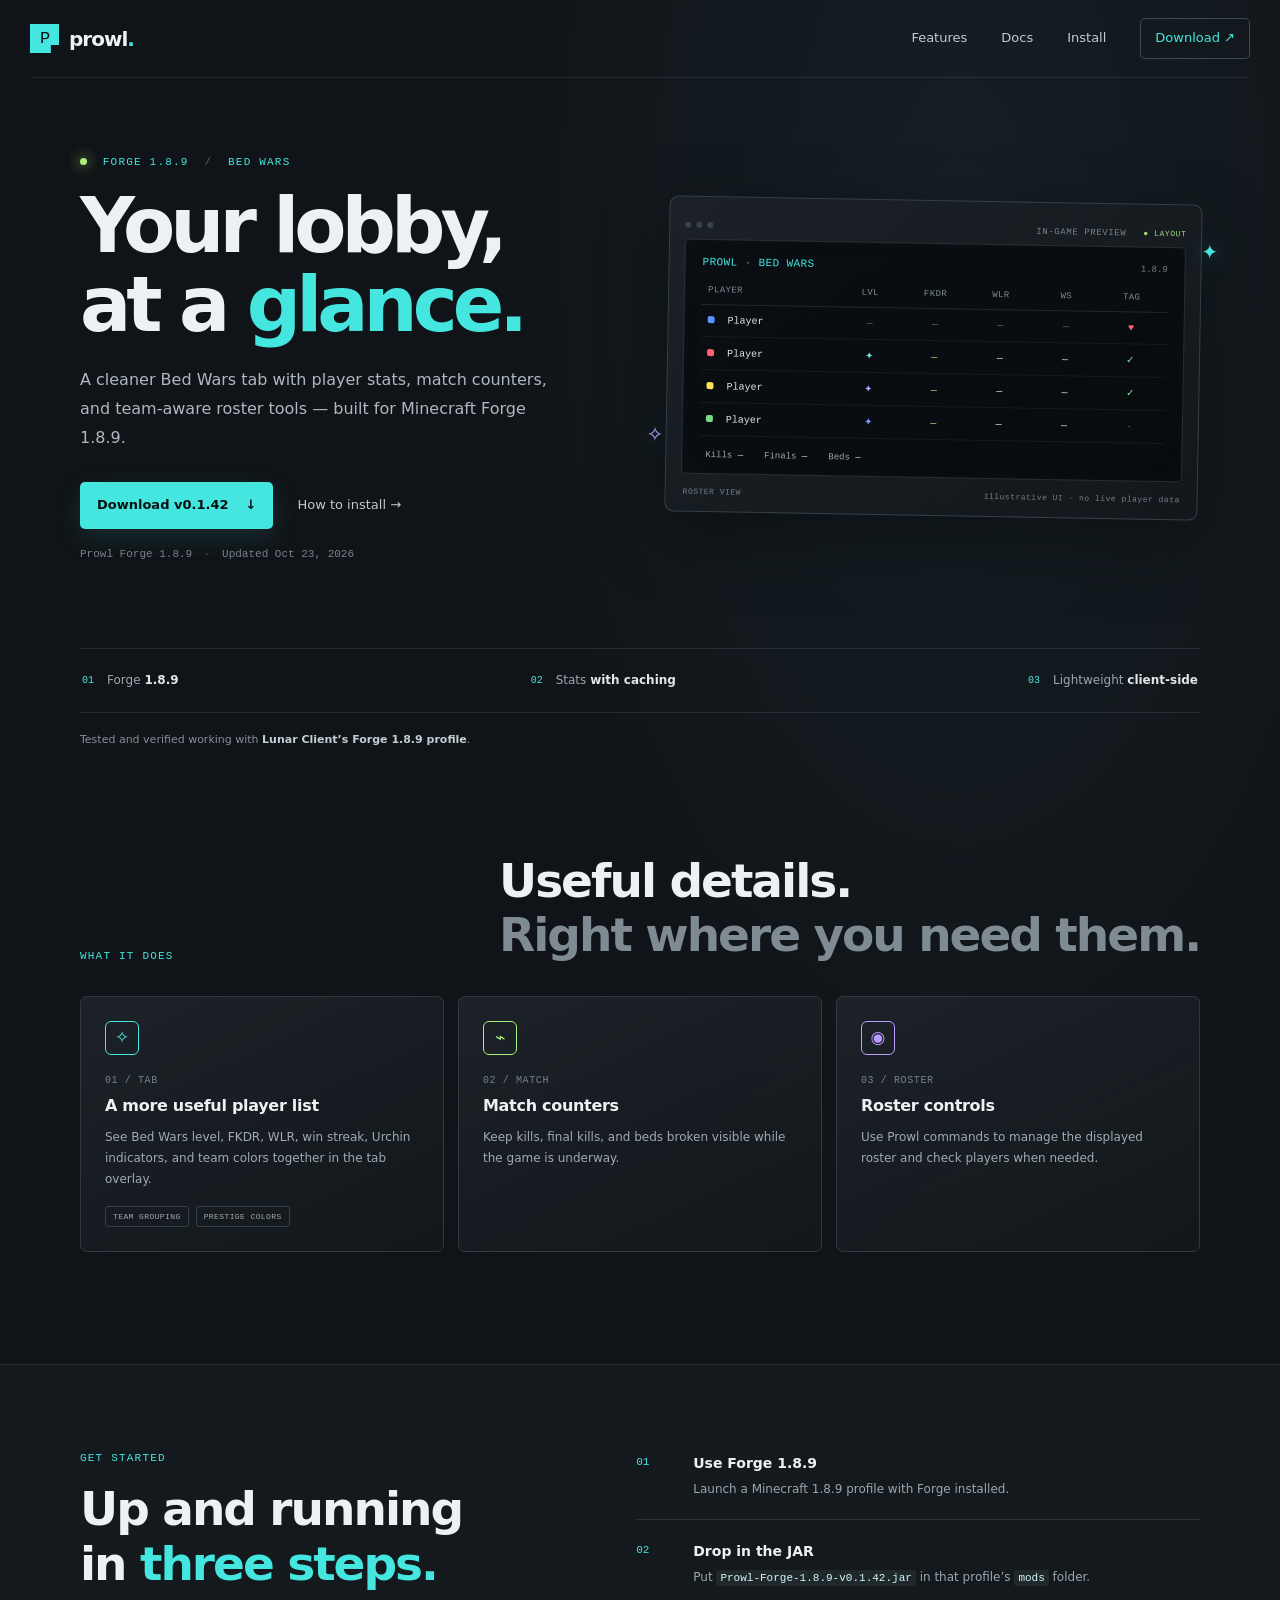
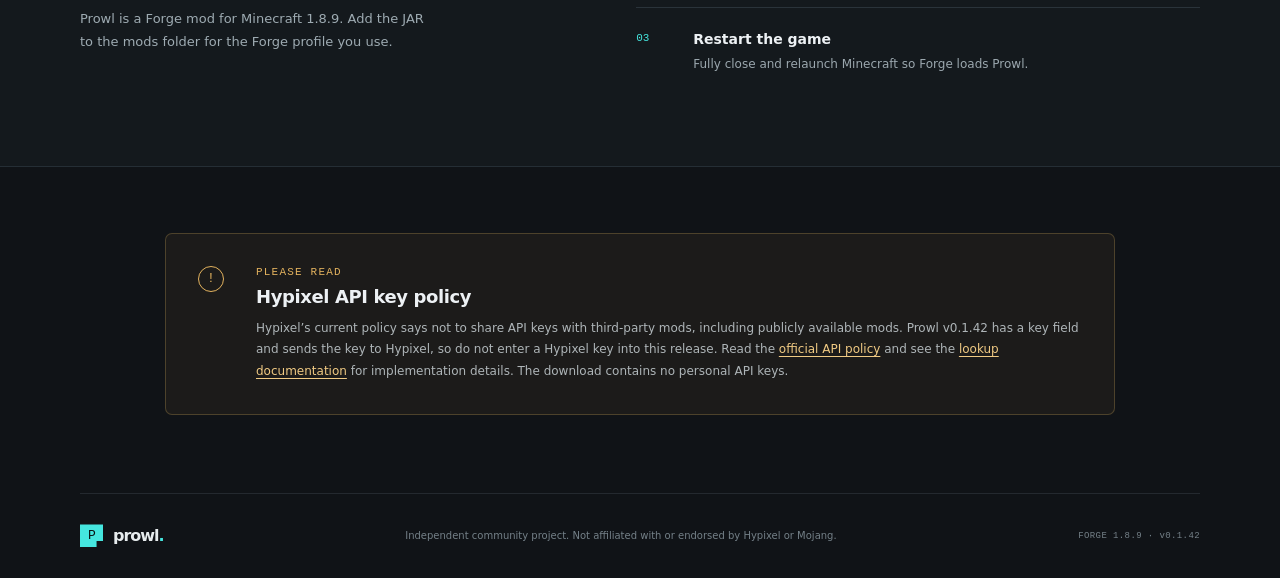
==== public/index.html @ 019117c8 "Release Prowl v0.1.42 with Urchin lookup command" ====
<!doctype html>
<html lang="en">
<head>
  <meta charset="utf-8">
  <meta name="viewport" content="width=device-width, initial-scale=1">
  <meta name="theme-color" content="#101317">
  <meta name="description" content="Prowl is a Bed Wars tab and roster utility for Forge 1.8.9.">
  <title>Prowl — Bed Wars, at a glance</title>
  <link rel="stylesheet" href="styles.css">
</head>
<body>
  <header class="site-header">
    <a class="brand" href="#top" aria-label="Prowl home"><span class="brand-mark">P</span><span>prowl<span class="brand-period">.</span></span></a>
    <nav aria-label="Main navigation">
      <a href="#features">Features</a>
      <a href="docs.html">Docs</a>
      <a href="#install">Install</a>
      <a class="nav-download" href="downloads/Prowl-Forge-1.8.9-v0.1.42.jar" download>Download <span aria-hidden="true">↗</span></a>
    </nav>
  </header>

  <main id="top">
    <section class="hero wrap">
      <div class="hero-copy">
        <p class="eyebrow"><span class="live-dot"></span> FORGE 1.8.9 <span class="eyebrow-divider">/</span> BED WARS</p>
        <h1>Your lobby,<br>at a <span>glance.</span></h1>
        <p class="lede">A cleaner Bed Wars tab with player stats, match counters, and team-aware roster tools — built for Minecraft Forge 1.8.9.</p>
        <div class="hero-actions">
          <a class="button button-primary" href="downloads/Prowl-Forge-1.8.9-v0.1.42.jar" download>Download v0.1.42 <span aria-hidden="true">↓</span></a>
          <a class="text-link" href="#install">How to install <span aria-hidden="true">→</span></a>
        </div>
        <p class="build-note">Prowl Forge 1.8.9 <span>·</span> Updated Oct 23, 2026</p>
      </div>

      <div class="preview-shell" aria-label="Illustration of the Prowl tab overlay">
        <div class="preview-top"><span><i class="window-dot"></i><i class="window-dot"></i><i class="window-dot"></i></span><span class="preview-label">IN-GAME PREVIEW</span><span class="preview-ping">● LAYOUT</span></div>
        <div class="tab-card">
          <div class="tab-heading"><span class="mini-brand">PROWL <b>·</b> BED WARS</span><span class="mini-version">1.8.9</span></div>
          <div class="tab-columns"><span>PLAYER</span><span>LVL</span><span>FKDR</span><span>WLR</span><span>WS</span><span>TAG</span></div>
          <div class="tab-row"><span class="player-name"><i class="team blue"></i> Player</span><span class="muted">—</span><span class="muted">—</span><span class="muted">—</span><span class="muted">—</span><span class="tag-heart">♥</span></div>
          <div class="tab-row"><span class="player-name"><i class="team red"></i> Player</span><span class="star-cyan">✦</span><span class="stat-green">—</span><span class="stat-white">—</span><span class="stat-white">—</span><span class="tag-check">✓</span></div>
          <div class="tab-row"><span class="player-name"><i class="team yellow"></i> Player</span><span class="star-violet">✦</span><span class="stat-green">—</span><span class="stat-white">—</span><span class="stat-white">—</span><span class="tag-check">✓</span></div>
          <div class="tab-row"><span class="player-name"><i class="team green"></i> Player</span><span class="star-blue">✦</span><span class="stat-green">—</span><span class="stat-white">—</span><span class="stat-white">—</span><span class="muted">·</span></div>
          <div class="tab-footer"><span>Kills <b>—</b></span><span>Finals <b>—</b></span><span>Beds <b>—</b></span></div>
        </div>
        <div class="preview-caption"><span>ROSTER VIEW</span><span>Illustrative UI · no live player data</span></div>
        <span class="orbit orbit-one" aria-hidden="true">✦</span><span class="orbit orbit-two" aria-hidden="true">✧</span>
      </div>
    </section>

    <section class="trust-strip wrap" aria-label="Compatibility summary">
      <div><span class="strip-number">01</span><span>Forge <b>1.8.9</b></span></div>
      <div><span class="strip-number">02</span><span>Stats <b>with caching</b></span></div>
      <div><span class="strip-number">03</span><span>Lightweight <b>client-side</b></span></div>
    </section>
    <p class="compatibility-note wrap">Tested and verified working with <b>Lunar Client’s Forge 1.8.9 profile</b>.</p>

    <section class="section wrap" id="features">
      <div class="section-intro"><p class="eyebrow">WHAT IT DOES</p><h2>Useful details.<br><span>Right where you need them.</span></h2></div>
      <div class="feature-grid">
        <article class="feature-card feature-card-large"><span class="feature-icon icon-cyan">✧</span><p class="feature-index">01 / TAB</p><h3>A more useful player list</h3><p>See Bed Wars level, FKDR, WLR, win streak, Urchin indicators, and team colors together in the tab overlay.</p><div class="feature-tags"><span>TEAM GROUPING</span><span>PRESTIGE COLORS</span></div></article>
        <article class="feature-card"><span class="feature-icon icon-lime">⌁</span><p class="feature-index">02 / MATCH</p><h3>Match counters</h3><p>Keep kills, final kills, and beds broken visible while the game is underway.</p></article>
        <article class="feature-card"><span class="feature-icon icon-violet">◉</span><p class="feature-index">03 / ROSTER</p><h3>Roster controls</h3><p>Use Prowl commands to manage the displayed roster and check players when needed.</p></article>
      </div>
    </section>

    <section class="install-section" id="install">
      <div class="wrap install-layout">
        <div><p class="eyebrow">GET STARTED</p><h2>Up and running<br>in <span>three steps.</span></h2><p class="install-lede">Prowl is a Forge mod for Minecraft 1.8.9. Add the JAR to the mods folder for the Forge profile you use.</p></div>
        <ol class="steps">
          <li><span>01</span><div><h3>Use Forge 1.8.9</h3><p>Launch a Minecraft 1.8.9 profile with Forge installed.</p></div></li>
          <li><span>02</span><div><h3>Drop in the JAR</h3><p>Put <code>Prowl-Forge-1.8.9-v0.1.42.jar</code> in that profile’s <code>mods</code> folder.</p></div></li>
          <li><span>03</span><div><h3>Restart the game</h3><p>Fully close and relaunch Minecraft so Forge loads Prowl.</p></div></li>
        </ol>
      </div>
    </section>

    <section class="policy-section wrap" aria-labelledby="policy-title">
      <div class="policy-mark" aria-hidden="true">!</div>
      <div><p class="eyebrow">PLEASE READ</p><h2 id="policy-title">Hypixel API key policy</h2><p>Hypixel’s current policy says not to share API keys with third-party mods, including publicly available mods. Prowl v0.1.42 has a key field and sends the key to Hypixel, so do not enter a Hypixel key into this release. Read the <a href="https://developer.hypixel.net/policies/" target="_blank" rel="noopener noreferrer">official API policy</a> and see the <a href="docs.html">lookup documentation</a> for implementation details. The download contains no personal API keys.</p></div>
    </section>
  </main>

  <footer class="site-footer wrap"><a class="brand footer-brand" href="#top"><span class="brand-mark">P</span><span>prowl<span class="brand-period">.</span></span></a><p>Independent community project. Not affiliated with or endorsed by Hypixel or Mojang.</p><span class="footer-version">FORGE 1.8.9 · v0.1.42</span></footer>
</body>
</html>
---- public/styles.css ----
:root{color-scheme:dark;--bg:#101317;--panel:#171b20;--panel-2:#1d2329;--line:#2a323a;--text:#edf1f4;--muted:#a2abb3;--cyan:#45e6df;--lime:#a8f07b;--violet:#bb9dff;--mono:ui-monospace,"Cascadia Code","Segoe UI Mono",monospace;--sans:Inter,system-ui,-apple-system,"Segoe UI",sans-serif}
*{box-sizing:border-box}
html{scroll-behavior:smooth}
body{margin:0;background:radial-gradient(ellipse at 75% 10%,rgba(45,93,103,.16),transparent 38%),var(--bg);color:var(--text);font-family:var(--sans);line-height:1.6}
a{color:inherit}
.wrap{width:min(1120px,calc(100% - 48px));margin-inline:auto}
.site-header{height:78px;width:min(1220px,calc(100% - 48px));margin:auto;display:flex;align-items:center;justify-content:space-between;border-bottom:1px solid rgba(150,170,180,.12)}
.brand{display:inline-flex;align-items:center;gap:10px;text-decoration:none;font-size:20px;font-weight:800;letter-spacing:-1px}.brand-mark{display:grid;place-items:center;width:29px;height:29px;background:var(--cyan);color:#081112;font:500 17px var(--mono);clip-path:polygon(0 0,100% 0,100% 72%,72% 72%,72% 100%,0 100%)}.brand-period{color:var(--cyan)}
nav{display:flex;align-items:center;gap:34px;font-size:13px;color:#c3ccd2}nav a{text-decoration:none;transition:color .18s}nav a:hover,.text-link:hover{color:var(--cyan)}.nav-download{padding:9px 14px;border:1px solid #3d4b50;border-radius:5px;color:var(--cyan)}
.hero{min-height:570px;display:grid;grid-template-columns:1fr 1.02fr;align-items:center;gap:64px;padding-top:66px;padding-bottom:76px}.eyebrow{font:500 11px var(--mono);letter-spacing:1.2px;color:var(--cyan);margin:0 0 18px}.live-dot{display:inline-block;width:7px;height:7px;border-radius:50%;background:var(--lime);box-shadow:0 0 13px var(--lime);margin-right:8px}.eyebrow-divider{color:#58646b;padding:0 8px}
h1{font-size:clamp(48px,6vw,76px);line-height:1.04;letter-spacing:-5px;margin:0 0 22px;font-weight:800}h1 span,.section-intro h2 span,.install-layout h2 span{color:var(--cyan)}.lede{max-width:480px;color:#aeb8bf;font-size:16px;line-height:1.8;margin:0}.hero-actions{display:flex;align-items:center;gap:24px;margin-top:30px}.button{display:inline-flex;align-items:center;justify-content:center;gap:17px;padding:13px 17px;border-radius:5px;text-decoration:none;font-size:13px;font-weight:800}.button-primary{background:var(--cyan);color:#081314;box-shadow:0 8px 28px rgba(69,230,223,.13);transition:transform .16s,box-shadow .16s}.button-primary:hover{transform:translateY(-2px);box-shadow:0 12px 34px rgba(69,230,223,.22)}.text-link{font-size:13px;color:#c0c8cd;text-decoration:none}.build-note{margin:19px 0 0;color:#77828a;font:11px var(--mono)}.build-note span{color:#48545c;padding:0 5px}
.preview-shell{position:relative;padding:15px;background:linear-gradient(145deg,#1b2127,#13171b);border:1px solid #343f47;border-radius:9px;box-shadow:0 24px 70px rgba(0,0,0,.34);transform:rotate(1deg)}.preview-top{height:27px;display:flex;align-items:center;justify-content:space-between;color:#77848b;font:9px var(--mono);letter-spacing:.6px}.window-dot{display:inline-block;width:6px;height:6px;border-radius:50%;background:#39434a;margin-right:5px}.preview-label{margin-left:auto;margin-right:17px}.preview-ping{color:#9dde79;font-size:8px}.tab-card{background:rgba(5,8,10,.72);border:1px solid rgba(140,165,174,.21);border-radius:5px;padding:16px 17px 12px;box-shadow:inset 0 0 28px rgba(67,230,223,.025)}.tab-heading{display:flex;align-items:center;justify-content:space-between;margin-bottom:17px}.mini-brand{font:500 11px var(--mono);color:var(--cyan);letter-spacing:.4px}.mini-brand b{color:#647079}.mini-version{font:9px var(--mono);color:#718087}.tab-columns,.tab-row{display:grid;grid-template-columns:minmax(110px,1fr) repeat(5,minmax(36px,.47fr));align-items:center;gap:6px}.tab-columns{padding:0 6px 9px;color:#7c8991;font:9px var(--mono);letter-spacing:.4px;border-bottom:1px solid rgba(144,163,172,.18)}.tab-columns span:not(:first-child),.tab-row>span:not(:first-child){text-align:center}.tab-row{padding:10px 6px;border-bottom:1px solid rgba(144,163,172,.09);font:10px var(--mono)}.player-name{white-space:nowrap;color:#e2e7e9}.team{display:inline-block;width:7px;height:7px;border-radius:2px;margin-right:7px}.blue{background:#5795ff}.red{background:#ff626d}.yellow{background:#ffdf5e}.green{background:#75dd8d}.muted{color:#626d75}.star-cyan{color:#70e6e1}.star-violet{color:#b69fff}.star-blue{color:#779dff}.stat-green{color:var(--lime)}.stat-white{color:#e8edf0}.tag-heart{color:#ff6375}.tag-check{color:#8ae69c}.tab-footer{display:flex;gap:21px;padding:14px 6px 1px;color:#9ca7ad;font:9px var(--mono)}.tab-footer b{color:#e1e8eb;font-weight:400}.preview-caption{display:flex;justify-content:space-between;padding:13px 2px 0;color:#748088;font:8px var(--mono);letter-spacing:.5px}.orbit{position:absolute;font-size:20px;color:var(--cyan);text-shadow:0 0 22px rgba(69,230,223,.6)}.orbit-one{right:-17px;top:30px}.orbit-two{left:-20px;bottom:60px;color:var(--violet)}
.trust-strip{display:flex;justify-content:space-between;padding:22px 2px;border-block:1px solid rgba(150,170,180,.15);color:#9ba7ae;font-size:12px}.trust-strip>div{display:flex;align-items:center;gap:13px}.trust-strip b{color:#e1e7ea;font-weight:600}.strip-number{color:var(--cyan);font:10px var(--mono)}.compatibility-note{margin:18px auto 0;color:#849198;font-size:11px}.compatibility-note b{color:#c2d0d4;font-weight:600}
.section{padding-top:105px;padding-bottom:112px}.section-intro{display:flex;align-items:end;justify-content:space-between;margin-bottom:34px}.section-intro .eyebrow{margin:0}.section-intro h2,.install-layout h2{font-size:clamp(32px,4vw,47px);line-height:1.15;letter-spacing:-2px;margin:0;font-weight:750}.section-intro h2 span{color:#7f8b92}.feature-grid{display:grid;grid-template-columns:repeat(3,1fr);gap:14px}.feature-card{min-height:235px;padding:24px;background:linear-gradient(155deg,rgba(29,35,41,.95),rgba(19,23,27,.9));border:1px solid #303940;border-radius:7px}.feature-card-large{grid-column:span 1}.feature-icon{display:grid;place-items:center;width:34px;height:34px;border:1px solid currentColor;border-radius:6px;font-size:17px}.icon-cyan{color:var(--cyan)}.icon-lime{color:var(--lime)}.icon-violet{color:var(--violet)}.feature-index{margin:20px 0 7px;color:#75828a;font:10px var(--mono);letter-spacing:.6px}.feature-card h3{font-size:16px;letter-spacing:-.3px;margin:0 0 9px}.feature-card>p:last-of-type{color:#9eabb2;font-size:12px;line-height:1.75;margin:0}.feature-tags{display:flex;gap:7px;flex-wrap:wrap;margin-top:16px}.feature-tags span{padding:5px 7px;border:1px solid #354148;border-radius:3px;color:#9daab0;font:8px var(--mono);letter-spacing:.4px}
.install-section{background:#14191d;border-block:1px solid #252e35}.install-layout{display:grid;grid-template-columns:.9fr 1.1fr;gap:95px;padding-top:87px;padding-bottom:91px}.install-layout h2{margin-bottom:16px}.install-lede{color:#9eabb2;font-size:13px;line-height:1.8;max-width:350px}.steps{list-style:none;padding:0;margin:0}.steps li{display:grid;grid-template-columns:40px 1fr;gap:17px;padding:0 0 20px;margin-bottom:20px;border-bottom:1px solid #2a333a}.steps li:last-child{padding-bottom:0;margin-bottom:0;border:0}.steps li>span{color:var(--cyan);font:11px var(--mono);padding-top:4px}.steps h3{font-size:14px;margin:0 0 4px}.steps p{color:#9ba7ae;font-size:12px;margin:0;line-height:1.7}code{font:11px var(--mono);color:#d1f8f5;background:#20282c;padding:2px 4px;border-radius:3px;overflow-wrap:anywhere}
.policy-section{display:grid;grid-template-columns:40px 1fr;gap:18px;max-width:950px;padding:32px;margin-top:66px;margin-bottom:78px;background:rgba(222,178,94,.055);border:1px solid rgba(222,178,94,.25);border-radius:7px}.policy-mark{display:grid;place-items:center;width:26px;height:26px;border:1px solid #e2b25e;border-radius:50%;color:#e2b25e;font:500 13px var(--mono)}.policy-section .eyebrow{color:#e2b25e;margin-bottom:5px}.policy-section h2{font-size:18px;letter-spacing:-.4px;margin:0 0 6px}.policy-section p:last-child{color:#aeb5b8;font-size:12px;line-height:1.8;margin:0}.policy-section a{color:#f0ca83;text-underline-offset:3px}
.site-footer{min-height:84px;display:flex;align-items:center;justify-content:space-between;gap:20px;border-top:1px solid rgba(150,170,180,.15);color:#748088}.footer-brand{font-size:16px;color:#e7ecee}.footer-brand .brand-mark{width:23px;height:23px;font-size:13px}.site-footer p{font-size:10px;margin:0}.footer-version{font:9px var(--mono);letter-spacing:.4px;white-space:nowrap}
@media(max-width:850px){.hero{grid-template-columns:1fr;gap:42px;padding-top:58px}.hero-copy{max-width:600px}.preview-shell{max-width:620px;width:100%;margin:auto}.install-layout{gap:45px}.section-intro{display:block}.section-intro h2{margin-top:12px}}
@media(max-width:620px){.wrap,.site-header{width:min(100% - 32px,1120px)}.site-header{height:68px}nav{gap:15px;font-size:11px}nav>a:first-child{display:none}.nav-download{padding:7px 9px}.hero{padding-top:47px;padding-bottom:53px;min-height:0}h1{font-size:55px;letter-spacing:-3px}.lede{font-size:14px}.hero-actions{gap:16px;flex-wrap:wrap}.button{font-size:12px}.preview-shell{padding:10px}.tab-card{padding:13px 10px 10px}.tab-columns,.tab-row{grid-template-columns:minmax(94px,1fr) repeat(5,minmax(27px,.38fr));gap:3px}.tab-columns{font-size:7px}.tab-row{font-size:8px;padding:9px 4px}.tab-footer{gap:11px;font-size:8px}.preview-caption{font-size:7px}.trust-strip{display:grid;grid-template-columns:1fr;gap:12px;padding:17px 2px}.section{padding-top:74px;padding-bottom:76px}.feature-grid{grid-template-columns:1fr}.feature-card{min-height:190px}.install-layout{grid-template-columns:1fr;gap:27px;padding-top:68px;padding-bottom:65px}.policy-section{grid-template-columns:28px 1fr;gap:13px;padding:19px;margin-top:46px;margin-bottom:48px}.site-footer{padding-block:21px;flex-wrap:wrap;justify-content:flex-start}.site-footer p{order:3;flex-basis:100%}.footer-version{margin-left:auto}}
@media(prefers-reduced-motion:reduce){html{scroll-behavior:auto}*,*::before,*::after{transition:none!important}}
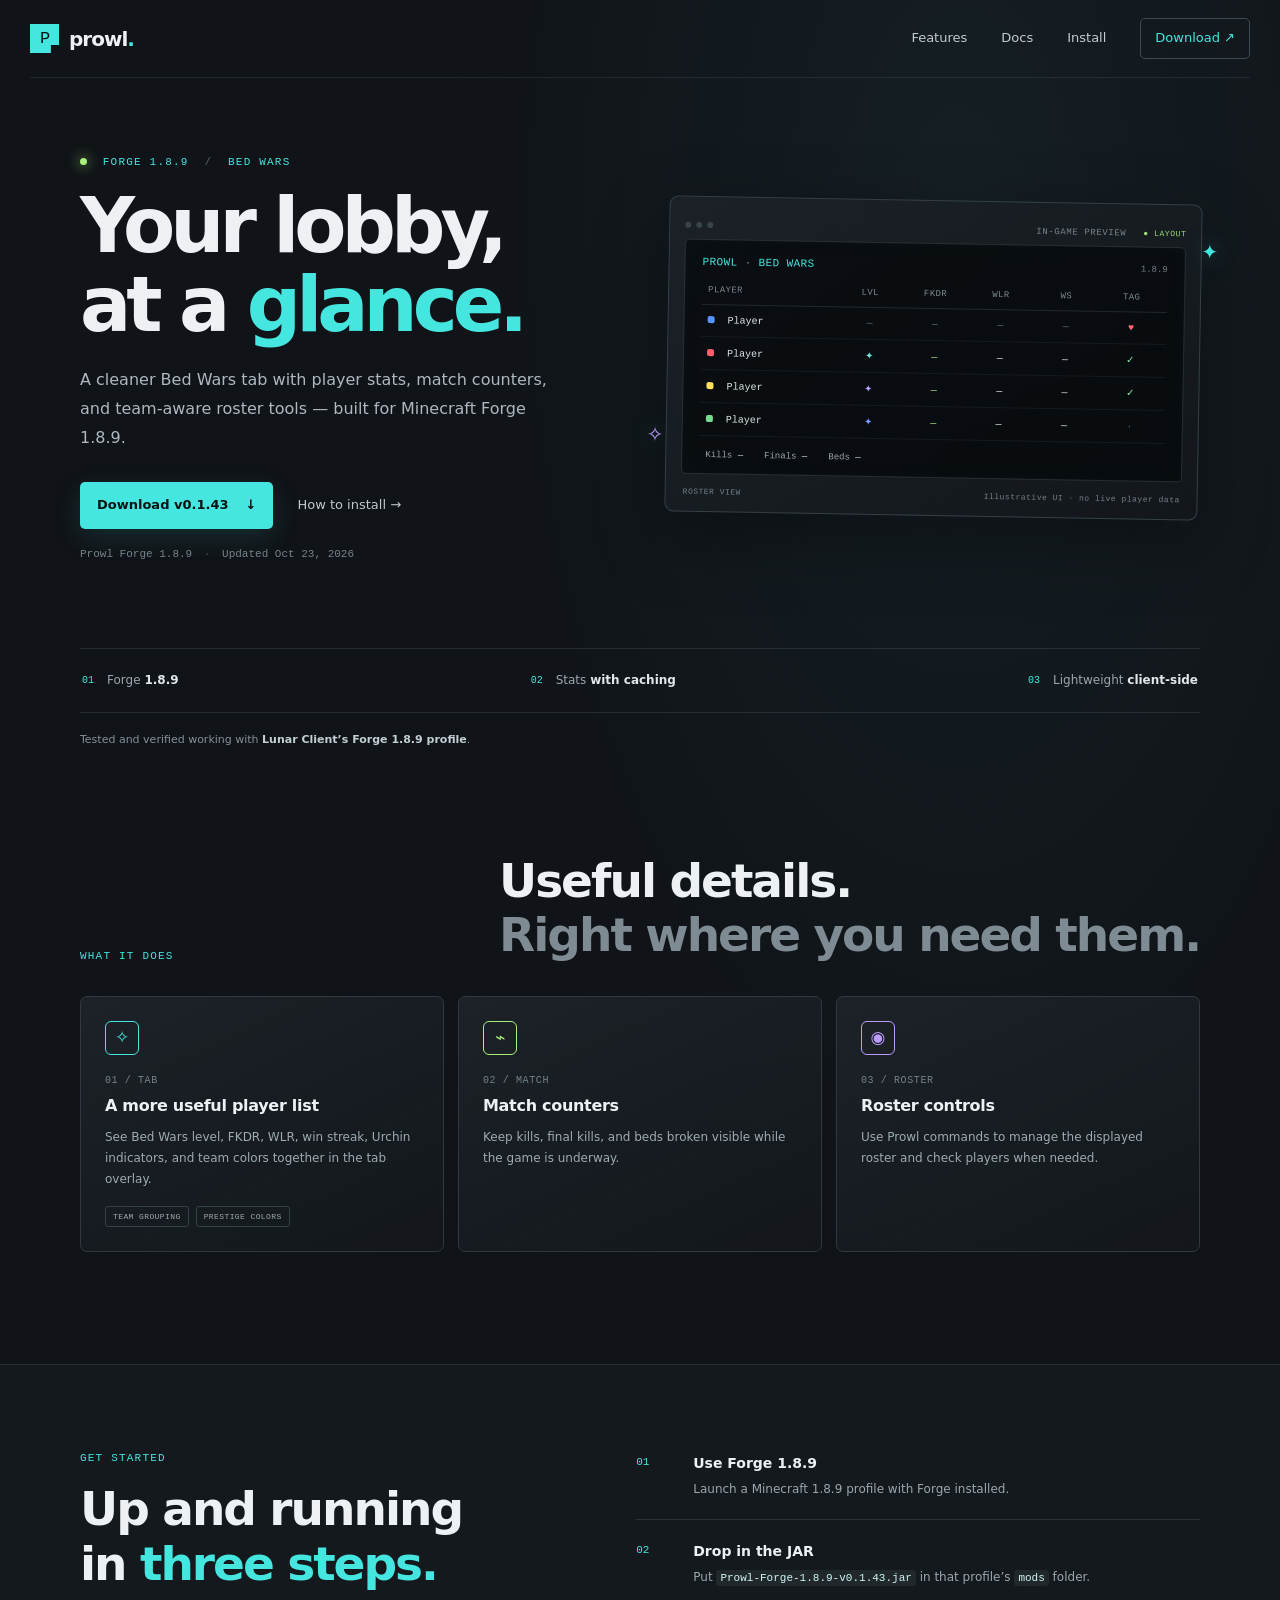
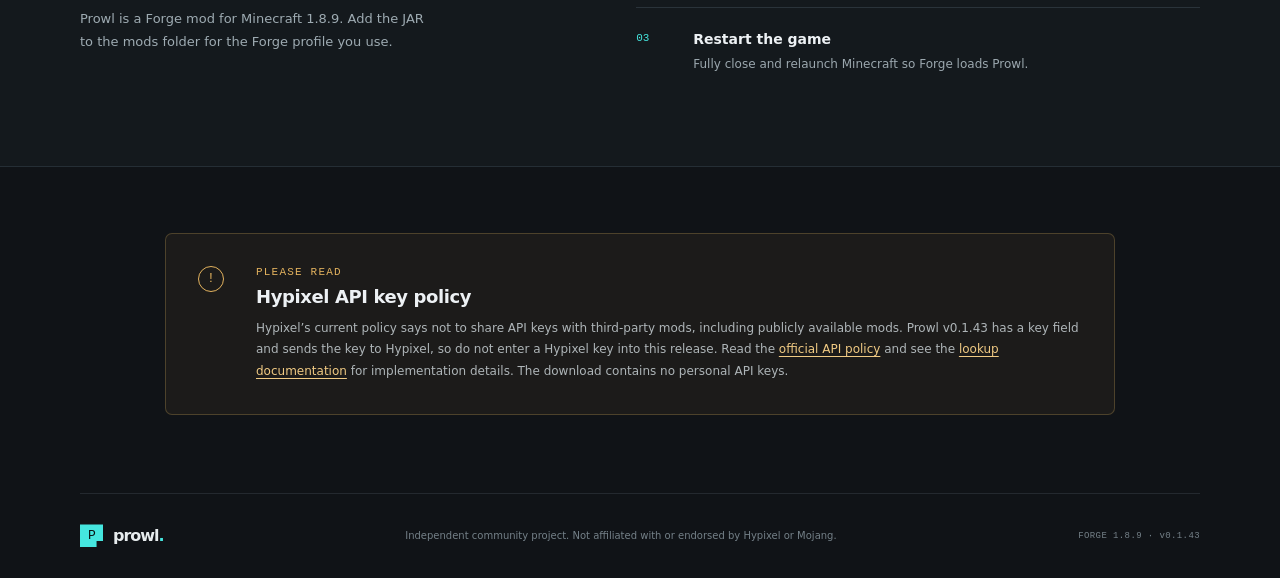
==== commit ee88e959: "Refresh stats cache sooner and limit personal heart marker" ====
--- a/public/index.html
+++ b/public/index.html
@@ -15,7 +15,7 @@
       <a href="#features">Features</a>
       <a href="docs.html">Docs</a>
       <a href="#install">Install</a>
-      <a class="nav-download" href="downloads/Prowl-Forge-1.8.9-v0.1.42.jar" download>Download <span aria-hidden="true">↗</span></a>
+      <a class="nav-download" href="downloads/Prowl-Forge-1.8.9-v0.1.43.jar" download>Download <span aria-hidden="true">↗</span></a>
     </nav>
   </header>
 
@@ -26,7 +26,7 @@
         <h1>Your lobby,<br>at a <span>glance.</span></h1>
         <p class="lede">A cleaner Bed Wars tab with player stats, match counters, and team-aware roster tools — built for Minecraft Forge 1.8.9.</p>
         <div class="hero-actions">
-          <a class="button button-primary" href="downloads/Prowl-Forge-1.8.9-v0.1.42.jar" download>Download v0.1.42 <span aria-hidden="true">↓</span></a>
+          <a class="button button-primary" href="downloads/Prowl-Forge-1.8.9-v0.1.43.jar" download>Download v0.1.43 <span aria-hidden="true">↓</span></a>
           <a class="text-link" href="#install">How to install <span aria-hidden="true">→</span></a>
         </div>
         <p class="build-note">Prowl Forge 1.8.9 <span>·</span> Updated Oct 23, 2026</p>
@@ -69,7 +69,7 @@
         <div><p class="eyebrow">GET STARTED</p><h2>Up and running<br>in <span>three steps.</span></h2><p class="install-lede">Prowl is a Forge mod for Minecraft 1.8.9. Add the JAR to the mods folder for the Forge profile you use.</p></div>
         <ol class="steps">
           <li><span>01</span><div><h3>Use Forge 1.8.9</h3><p>Launch a Minecraft 1.8.9 profile with Forge installed.</p></div></li>
-          <li><span>02</span><div><h3>Drop in the JAR</h3><p>Put <code>Prowl-Forge-1.8.9-v0.1.42.jar</code> in that profile’s <code>mods</code> folder.</p></div></li>
+          <li><span>02</span><div><h3>Drop in the JAR</h3><p>Put <code>Prowl-Forge-1.8.9-v0.1.43.jar</code> in that profile’s <code>mods</code> folder.</p></div></li>
           <li><span>03</span><div><h3>Restart the game</h3><p>Fully close and relaunch Minecraft so Forge loads Prowl.</p></div></li>
         </ol>
       </div>
@@ -77,11 +77,11 @@
 
     <section class="policy-section wrap" aria-labelledby="policy-title">
       <div class="policy-mark" aria-hidden="true">!</div>
-      <div><p class="eyebrow">PLEASE READ</p><h2 id="policy-title">Hypixel API key policy</h2><p>Hypixel’s current policy says not to share API keys with third-party mods, including publicly available mods. Prowl v0.1.42 has a key field and sends the key to Hypixel, so do not enter a Hypixel key into this release. Read the <a href="https://developer.hypixel.net/policies/" target="_blank" rel="noopener noreferrer">official API policy</a> and see the <a href="docs.html">lookup documentation</a> for implementation details. The download contains no personal API keys.</p></div>
+      <div><p class="eyebrow">PLEASE READ</p><h2 id="policy-title">Hypixel API key policy</h2><p>Hypixel’s current policy says not to share API keys with third-party mods, including publicly available mods. Prowl v0.1.43 has a key field and sends the key to Hypixel, so do not enter a Hypixel key into this release. Read the <a href="https://developer.hypixel.net/policies/" target="_blank" rel="noopener noreferrer">official API policy</a> and see the <a href="docs.html">lookup documentation</a> for implementation details. The download contains no personal API keys.</p></div>
     </section>
   </main>
 
-  <footer class="site-footer wrap"><a class="brand footer-brand" href="#top"><span class="brand-mark">P</span><span>prowl<span class="brand-period">.</span></span></a><p>Independent community project. Not affiliated with or endorsed by Hypixel or Mojang.</p><span class="footer-version">FORGE 1.8.9 · v0.1.42</span></footer>
+  <footer class="site-footer wrap"><a class="brand footer-brand" href="#top"><span class="brand-mark">P</span><span>prowl<span class="brand-period">.</span></span></a><p>Independent community project. Not affiliated with or endorsed by Hypixel or Mojang.</p><span class="footer-version">FORGE 1.8.9 · v0.1.43</span></footer>
 </body>
 </html>
 
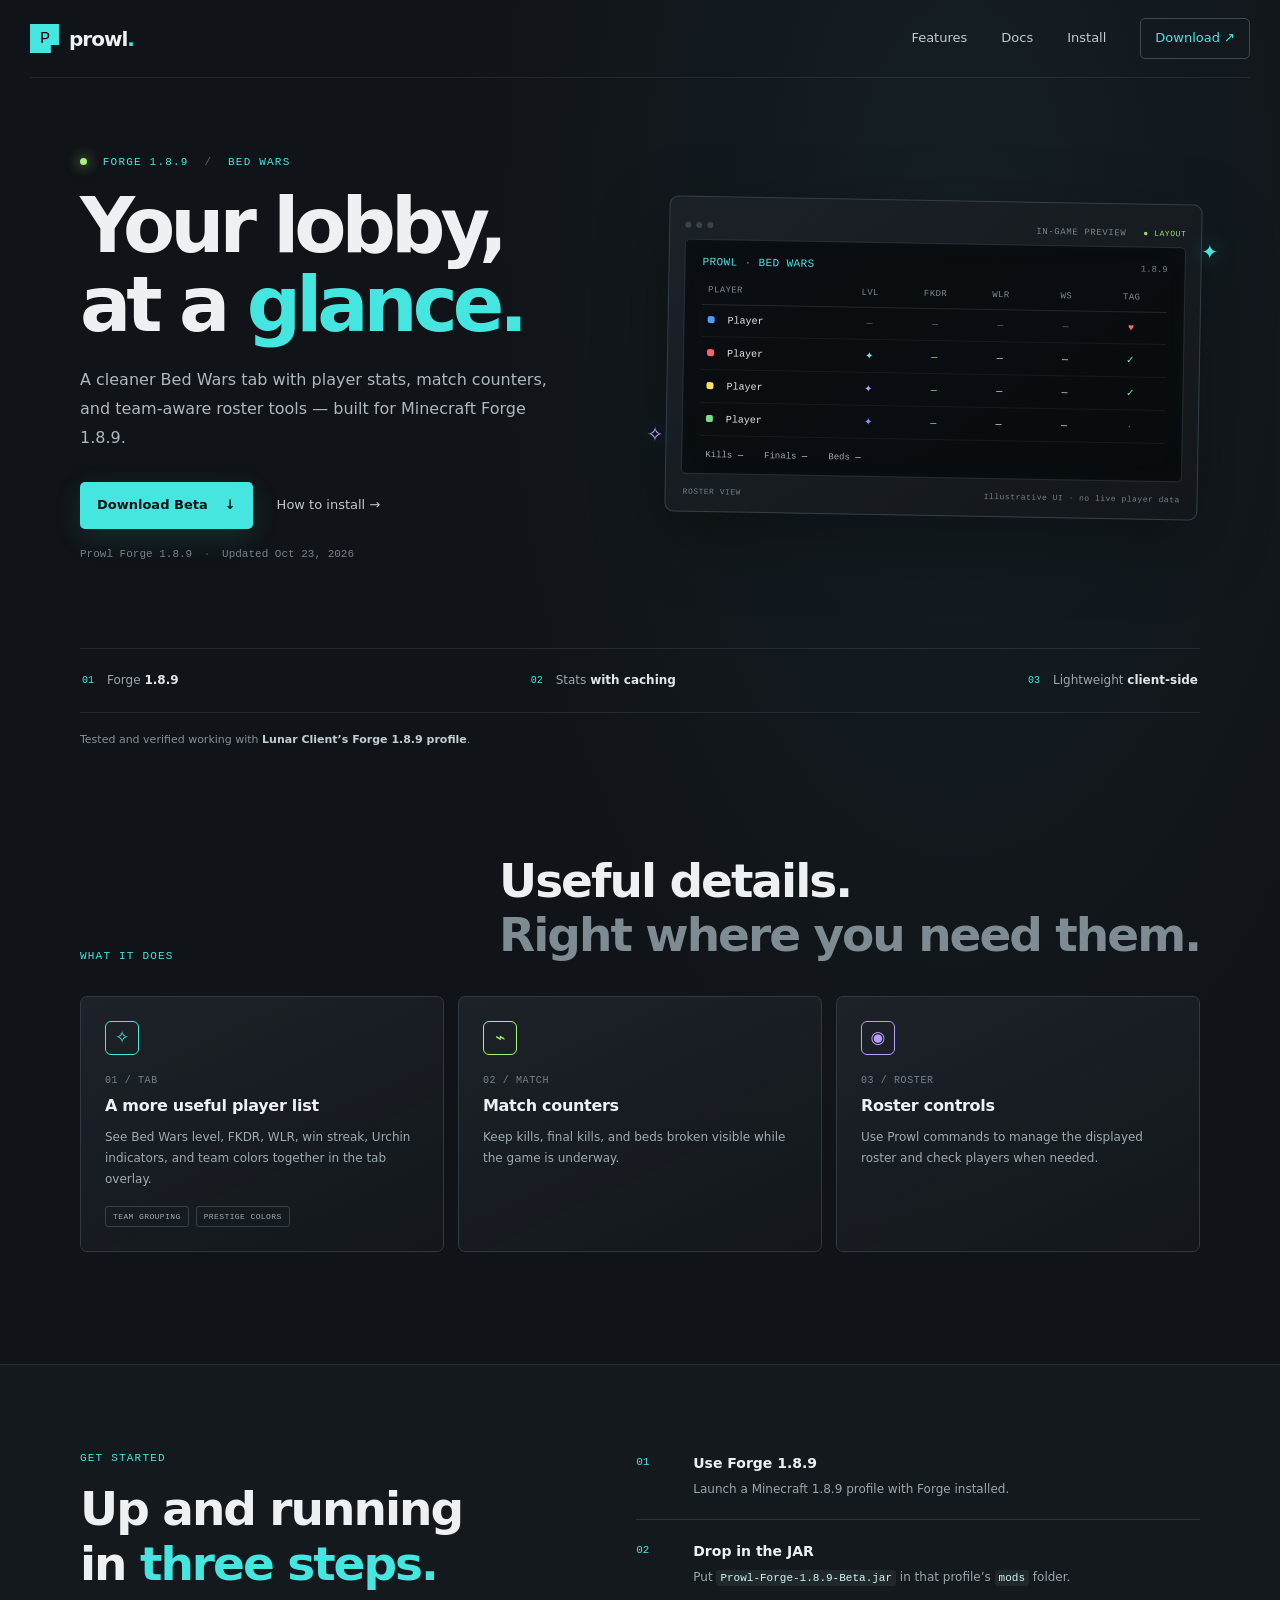
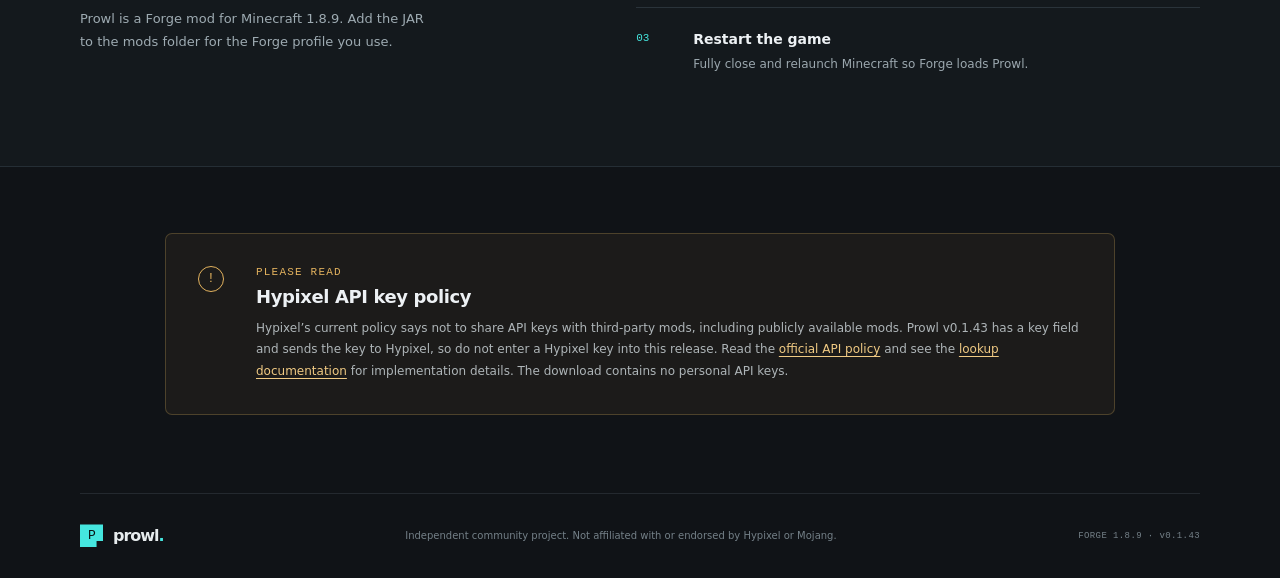
==== commit 26d8527d: "chore: publish the beta-named download" ====
--- a/public/index.html
+++ b/public/index.html
@@ -15,7 +15,7 @@
       <a href="#features">Features</a>
       <a href="docs.html">Docs</a>
       <a href="#install">Install</a>
-      <a class="nav-download" href="downloads/Prowl-Forge-1.8.9-v0.1.43.jar" download>Download <span aria-hidden="true">↗</span></a>
+      <a class="nav-download" href="downloads/Prowl-Forge-1.8.9-Beta.jar" download>Download <span aria-hidden="true">↗</span></a>
     </nav>
   </header>
 
@@ -26,7 +26,7 @@
         <h1>Your lobby,<br>at a <span>glance.</span></h1>
         <p class="lede">A cleaner Bed Wars tab with player stats, match counters, and team-aware roster tools — built for Minecraft Forge 1.8.9.</p>
         <div class="hero-actions">
-          <a class="button button-primary" href="downloads/Prowl-Forge-1.8.9-v0.1.43.jar" download>Download v0.1.43 <span aria-hidden="true">↓</span></a>
+          <a class="button button-primary" href="downloads/Prowl-Forge-1.8.9-Beta.jar" download>Download Beta <span aria-hidden="true">↓</span></a>
           <a class="text-link" href="#install">How to install <span aria-hidden="true">→</span></a>
         </div>
         <p class="build-note">Prowl Forge 1.8.9 <span>·</span> Updated Oct 23, 2026</p>
@@ -69,7 +69,7 @@
         <div><p class="eyebrow">GET STARTED</p><h2>Up and running<br>in <span>three steps.</span></h2><p class="install-lede">Prowl is a Forge mod for Minecraft 1.8.9. Add the JAR to the mods folder for the Forge profile you use.</p></div>
         <ol class="steps">
           <li><span>01</span><div><h3>Use Forge 1.8.9</h3><p>Launch a Minecraft 1.8.9 profile with Forge installed.</p></div></li>
-          <li><span>02</span><div><h3>Drop in the JAR</h3><p>Put <code>Prowl-Forge-1.8.9-v0.1.43.jar</code> in that profile’s <code>mods</code> folder.</p></div></li>
+          <li><span>02</span><div><h3>Drop in the JAR</h3><p>Put <code>Prowl-Forge-1.8.9-Beta.jar</code> in that profile’s <code>mods</code> folder.</p></div></li>
           <li><span>03</span><div><h3>Restart the game</h3><p>Fully close and relaunch Minecraft so Forge loads Prowl.</p></div></li>
         </ol>
       </div>
@@ -84,4 +84,3 @@
   <footer class="site-footer wrap"><a class="brand footer-brand" href="#top"><span class="brand-mark">P</span><span>prowl<span class="brand-period">.</span></span></a><p>Independent community project. Not affiliated with or endorsed by Hypixel or Mojang.</p><span class="footer-version">FORGE 1.8.9 · v0.1.43</span></footer>
 </body>
 </html>
-
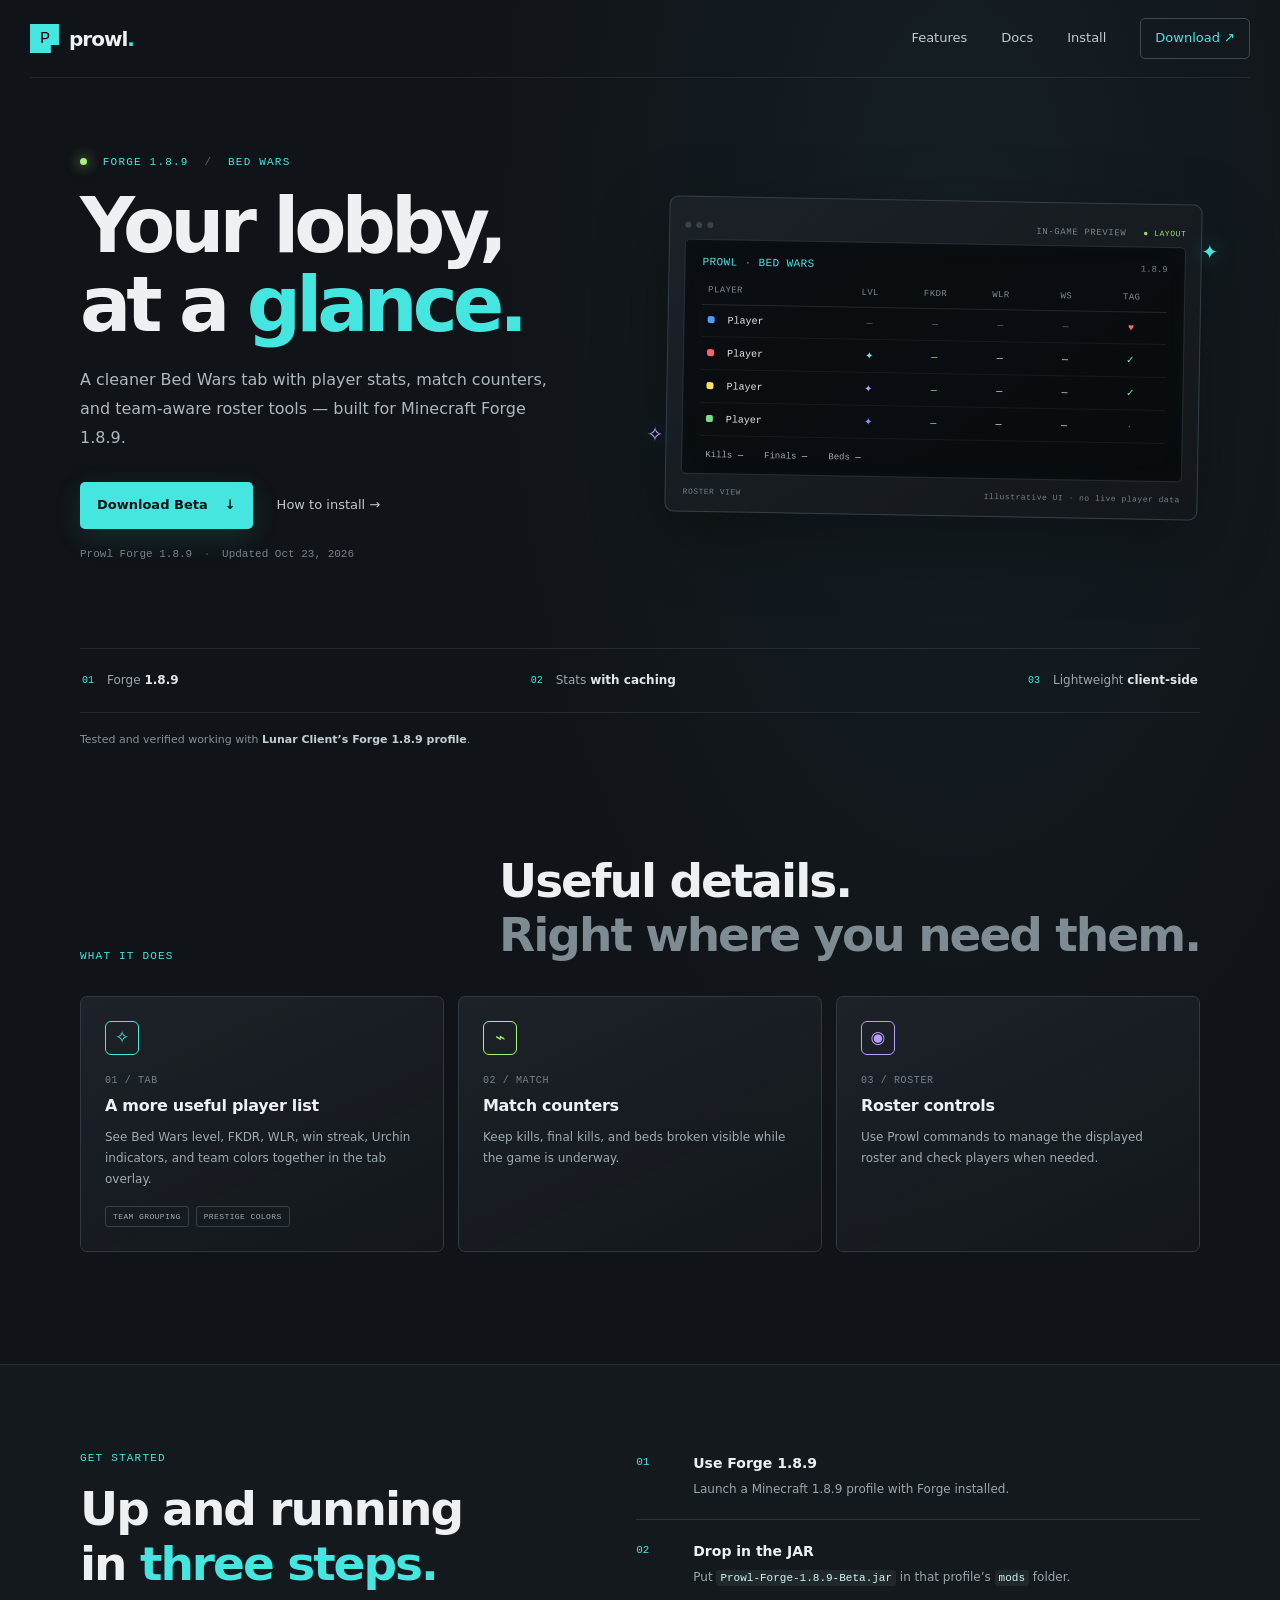
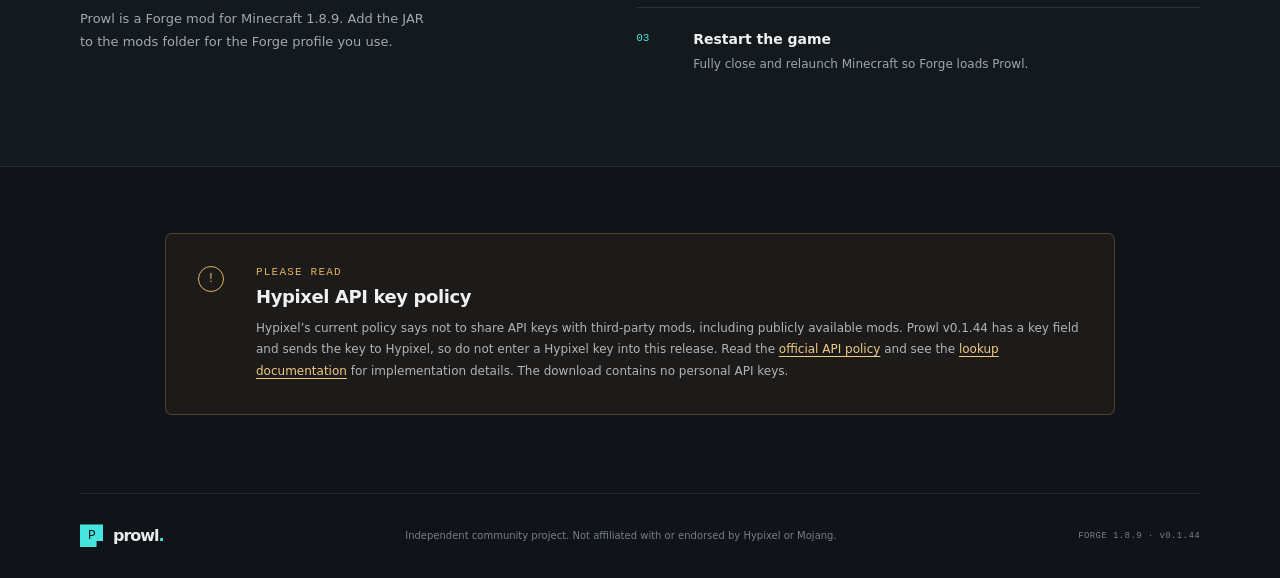
==== commit 81b2a7ba: "feat: add a cookie marker for cokoie" ====
--- a/public/index.html
+++ b/public/index.html
@@ -77,10 +77,10 @@
 
     <section class="policy-section wrap" aria-labelledby="policy-title">
       <div class="policy-mark" aria-hidden="true">!</div>
-      <div><p class="eyebrow">PLEASE READ</p><h2 id="policy-title">Hypixel API key policy</h2><p>Hypixel’s current policy says not to share API keys with third-party mods, including publicly available mods. Prowl v0.1.43 has a key field and sends the key to Hypixel, so do not enter a Hypixel key into this release. Read the <a href="https://developer.hypixel.net/policies/" target="_blank" rel="noopener noreferrer">official API policy</a> and see the <a href="docs.html">lookup documentation</a> for implementation details. The download contains no personal API keys.</p></div>
+      <div><p class="eyebrow">PLEASE READ</p><h2 id="policy-title">Hypixel API key policy</h2><p>Hypixel’s current policy says not to share API keys with third-party mods, including publicly available mods. Prowl v0.1.44 has a key field and sends the key to Hypixel, so do not enter a Hypixel key into this release. Read the <a href="https://developer.hypixel.net/policies/" target="_blank" rel="noopener noreferrer">official API policy</a> and see the <a href="docs.html">lookup documentation</a> for implementation details. The download contains no personal API keys.</p></div>
     </section>
   </main>
 
-  <footer class="site-footer wrap"><a class="brand footer-brand" href="#top"><span class="brand-mark">P</span><span>prowl<span class="brand-period">.</span></span></a><p>Independent community project. Not affiliated with or endorsed by Hypixel or Mojang.</p><span class="footer-version">FORGE 1.8.9 · v0.1.43</span></footer>
+  <footer class="site-footer wrap"><a class="brand footer-brand" href="#top"><span class="brand-mark">P</span><span>prowl<span class="brand-period">.</span></span></a><p>Independent community project. Not affiliated with or endorsed by Hypixel or Mojang.</p><span class="footer-version">FORGE 1.8.9 · v0.1.44</span></footer>
 </body>
 </html>
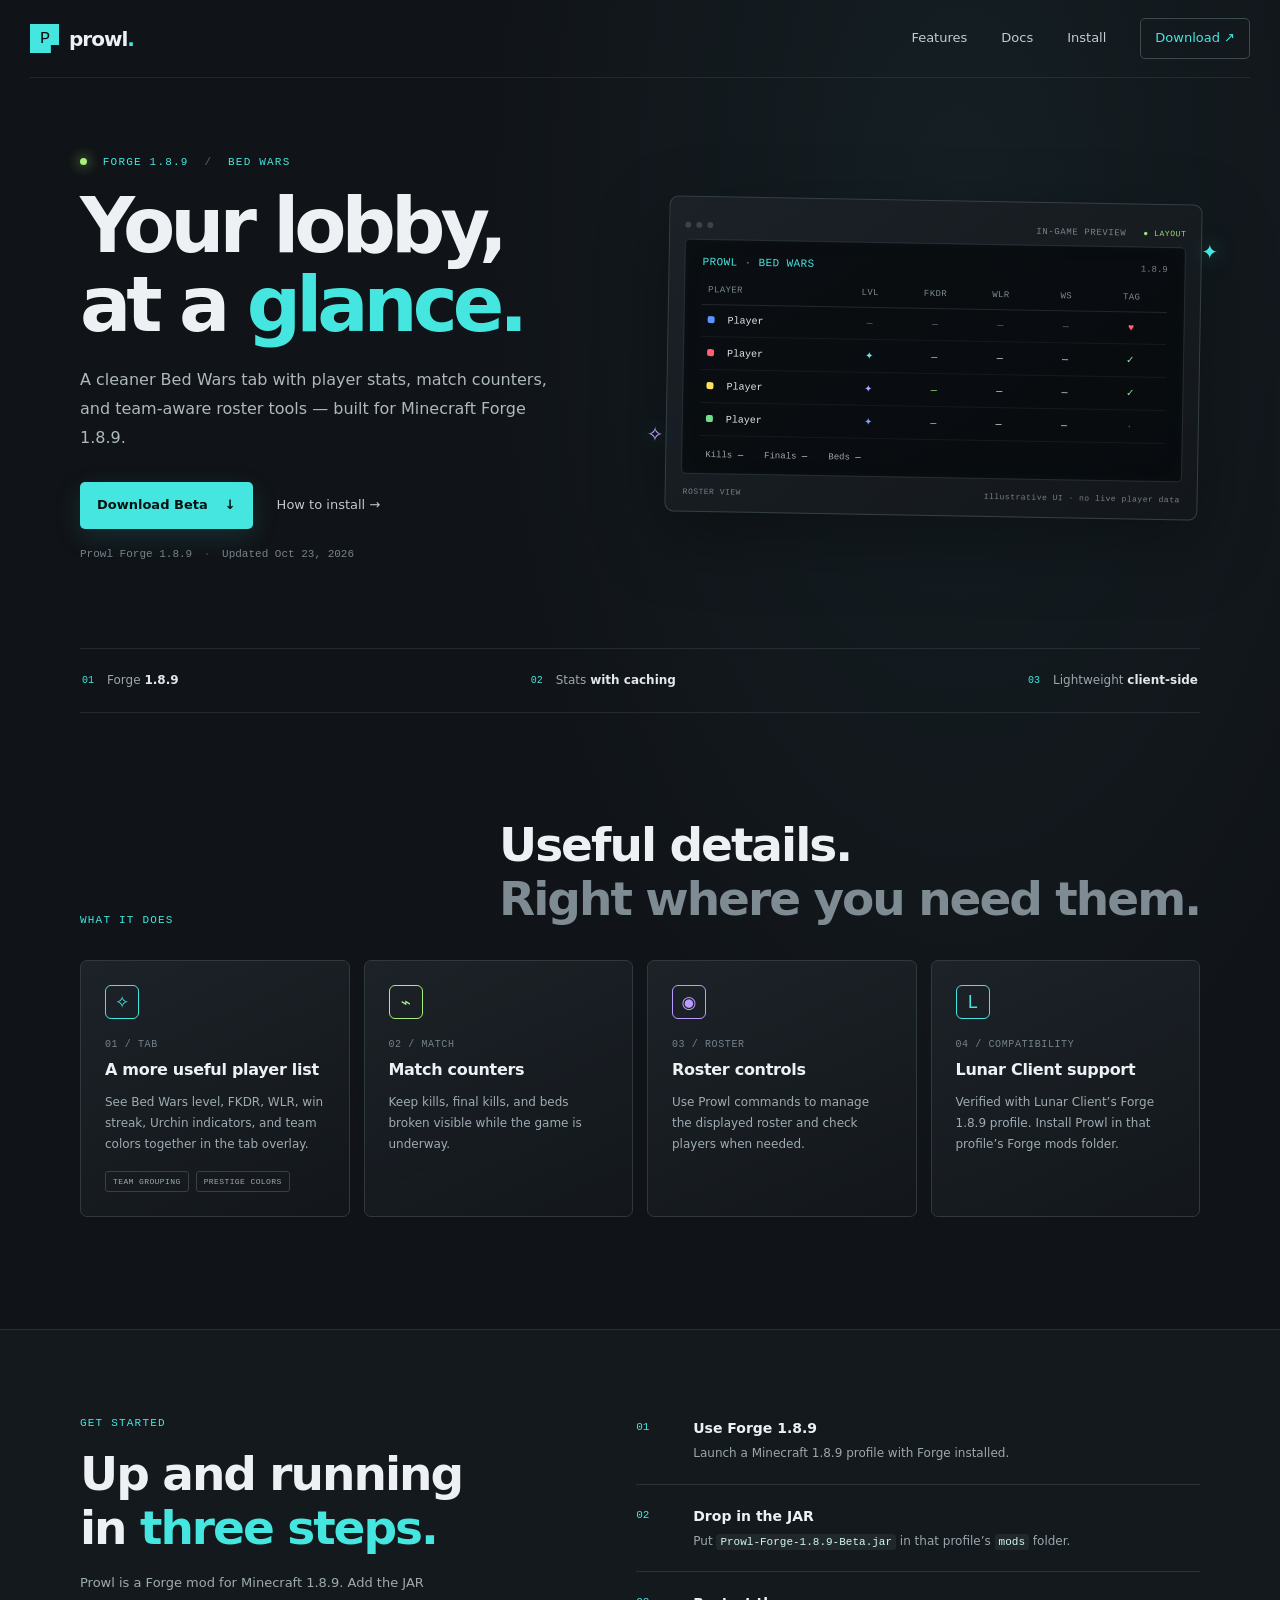
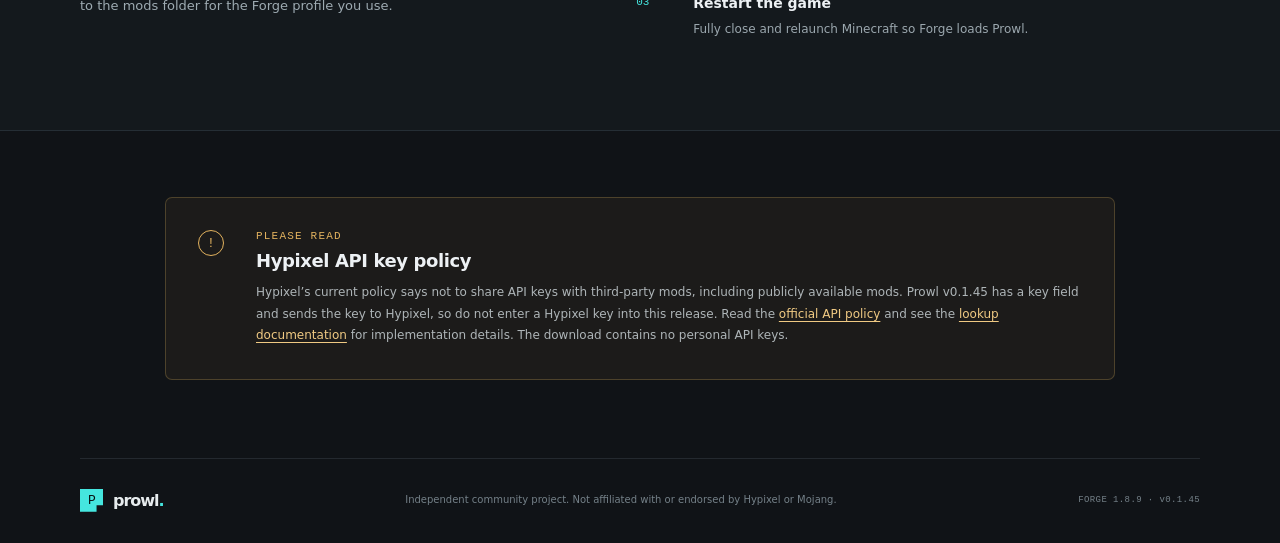
==== commit f9470ce8: "fix: repair beta launch and match counters" ====
--- a/public/index.html
+++ b/public/index.html
@@ -53,14 +53,13 @@
       <div><span class="strip-number">02</span><span>Stats <b>with caching</b></span></div>
       <div><span class="strip-number">03</span><span>Lightweight <b>client-side</b></span></div>
     </section>
-    <p class="compatibility-note wrap">Tested and verified working with <b>Lunar Client’s Forge 1.8.9 profile</b>.</p>
-
     <section class="section wrap" id="features">
       <div class="section-intro"><p class="eyebrow">WHAT IT DOES</p><h2>Useful details.<br><span>Right where you need them.</span></h2></div>
       <div class="feature-grid">
         <article class="feature-card feature-card-large"><span class="feature-icon icon-cyan">✧</span><p class="feature-index">01 / TAB</p><h3>A more useful player list</h3><p>See Bed Wars level, FKDR, WLR, win streak, Urchin indicators, and team colors together in the tab overlay.</p><div class="feature-tags"><span>TEAM GROUPING</span><span>PRESTIGE COLORS</span></div></article>
         <article class="feature-card"><span class="feature-icon icon-lime">⌁</span><p class="feature-index">02 / MATCH</p><h3>Match counters</h3><p>Keep kills, final kills, and beds broken visible while the game is underway.</p></article>
         <article class="feature-card"><span class="feature-icon icon-violet">◉</span><p class="feature-index">03 / ROSTER</p><h3>Roster controls</h3><p>Use Prowl commands to manage the displayed roster and check players when needed.</p></article>
+        <article class="feature-card"><span class="feature-icon icon-cyan">L</span><p class="feature-index">04 / COMPATIBILITY</p><h3>Lunar Client support</h3><p>Verified with Lunar Client’s Forge 1.8.9 profile. Install Prowl in that profile’s Forge mods folder.</p></article>
       </div>
     </section>
 
@@ -77,10 +76,11 @@
 
     <section class="policy-section wrap" aria-labelledby="policy-title">
       <div class="policy-mark" aria-hidden="true">!</div>
-      <div><p class="eyebrow">PLEASE READ</p><h2 id="policy-title">Hypixel API key policy</h2><p>Hypixel’s current policy says not to share API keys with third-party mods, including publicly available mods. Prowl v0.1.44 has a key field and sends the key to Hypixel, so do not enter a Hypixel key into this release. Read the <a href="https://developer.hypixel.net/policies/" target="_blank" rel="noopener noreferrer">official API policy</a> and see the <a href="docs.html">lookup documentation</a> for implementation details. The download contains no personal API keys.</p></div>
+      <div><p class="eyebrow">PLEASE READ</p><h2 id="policy-title">Hypixel API key policy</h2><p>Hypixel’s current policy says not to share API keys with third-party mods, including publicly available mods. Prowl v0.1.45 has a key field and sends the key to Hypixel, so do not enter a Hypixel key into this release. Read the <a href="https://developer.hypixel.net/policies/" target="_blank" rel="noopener noreferrer">official API policy</a> and see the <a href="docs.html">lookup documentation</a> for implementation details. The download contains no personal API keys.</p></div>
     </section>
   </main>
 
-  <footer class="site-footer wrap"><a class="brand footer-brand" href="#top"><span class="brand-mark">P</span><span>prowl<span class="brand-period">.</span></span></a><p>Independent community project. Not affiliated with or endorsed by Hypixel or Mojang.</p><span class="footer-version">FORGE 1.8.9 · v0.1.44</span></footer>
+  <footer class="site-footer wrap"><a class="brand footer-brand" href="#top"><span class="brand-mark">P</span><span>prowl<span class="brand-period">.</span></span></a><p>Independent community project. Not affiliated with or endorsed by Hypixel or Mojang.</p><span class="footer-version">FORGE 1.8.9 · v0.1.45</span></footer>
 </body>
 </html>
+
--- a/public/styles.css
+++ b/public/styles.css
@@ -18,4 +18,7 @@
 @media(max-width:850px){.hero{grid-template-columns:1fr;gap:42px;padding-top:58px}.hero-copy{max-width:600px}.preview-shell{max-width:620px;width:100%;margin:auto}.install-layout{gap:45px}.section-intro{display:block}.section-intro h2{margin-top:12px}}
 @media(max-width:620px){.wrap,.site-header{width:min(100% - 32px,1120px)}.site-header{height:68px}nav{gap:15px;font-size:11px}nav>a:first-child{display:none}.nav-download{padding:7px 9px}.hero{padding-top:47px;padding-bottom:53px;min-height:0}h1{font-size:55px;letter-spacing:-3px}.lede{font-size:14px}.hero-actions{gap:16px;flex-wrap:wrap}.button{font-size:12px}.preview-shell{padding:10px}.tab-card{padding:13px 10px 10px}.tab-columns,.tab-row{grid-template-columns:minmax(94px,1fr) repeat(5,minmax(27px,.38fr));gap:3px}.tab-columns{font-size:7px}.tab-row{font-size:8px;padding:9px 4px}.tab-footer{gap:11px;font-size:8px}.preview-caption{font-size:7px}.trust-strip{display:grid;grid-template-columns:1fr;gap:12px;padding:17px 2px}.section{padding-top:74px;padding-bottom:76px}.feature-grid{grid-template-columns:1fr}.feature-card{min-height:190px}.install-layout{grid-template-columns:1fr;gap:27px;padding-top:68px;padding-bottom:65px}.policy-section{grid-template-columns:28px 1fr;gap:13px;padding:19px;margin-top:46px;margin-bottom:48px}.site-footer{padding-block:21px;flex-wrap:wrap;justify-content:flex-start}.site-footer p{order:3;flex-basis:100%}.footer-version{margin-left:auto}}
 @media(prefers-reduced-motion:reduce){html{scroll-behavior:auto}*,*::before,*::after{transition:none!important}}
+.feature-grid{grid-template-columns:repeat(4,minmax(0,1fr))}
+@media(max-width:850px){.feature-grid{grid-template-columns:repeat(2,minmax(0,1fr))}}
+@media(max-width:620px){.feature-grid{grid-template-columns:1fr}}
 
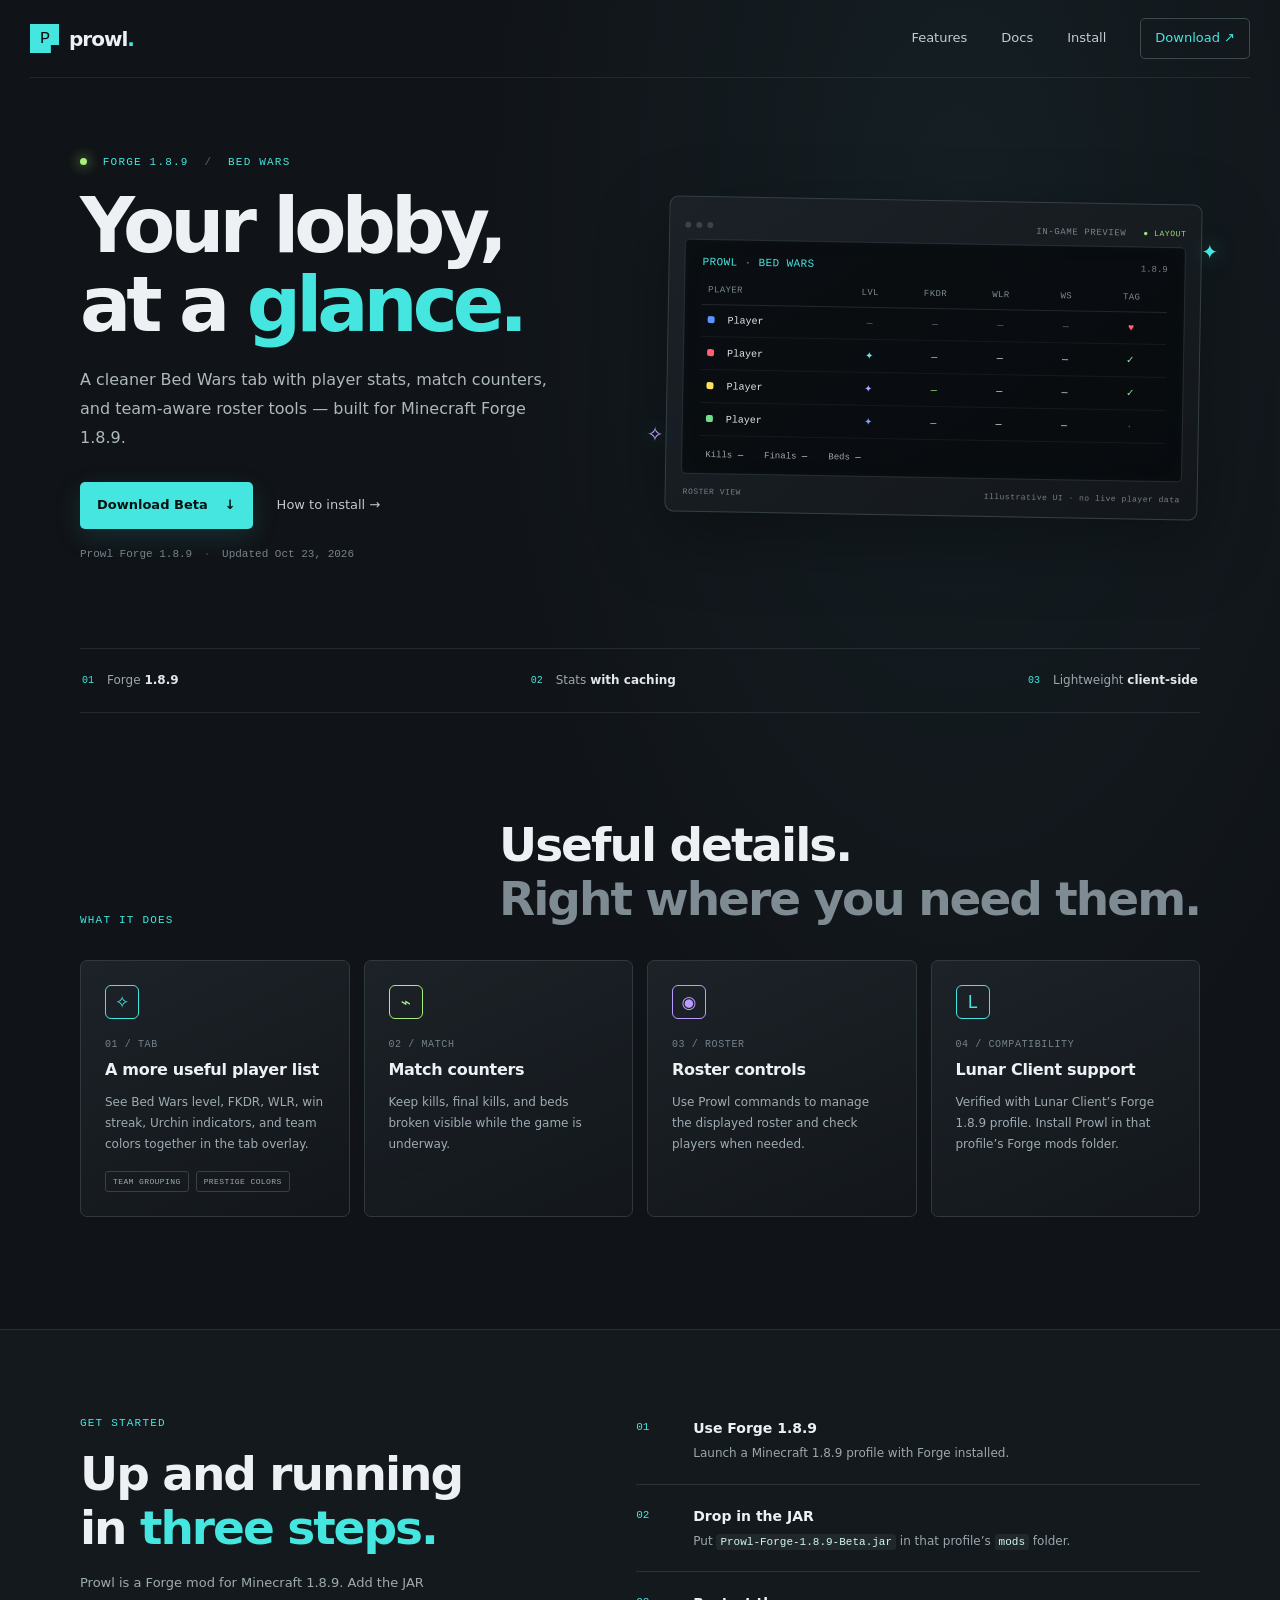
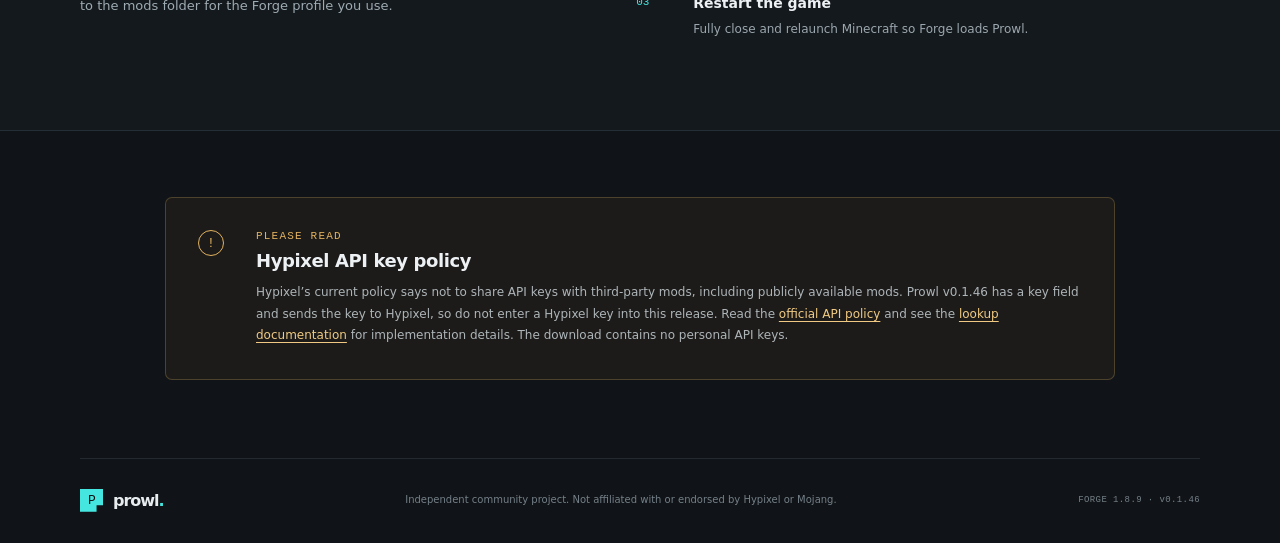
==== commit a3b6a346: "fix: use live tab counters and restore Bed Wars visuals" ====
--- a/public/index.html
+++ b/public/index.html
@@ -76,11 +76,10 @@
 
     <section class="policy-section wrap" aria-labelledby="policy-title">
       <div class="policy-mark" aria-hidden="true">!</div>
-      <div><p class="eyebrow">PLEASE READ</p><h2 id="policy-title">Hypixel API key policy</h2><p>Hypixel’s current policy says not to share API keys with third-party mods, including publicly available mods. Prowl v0.1.45 has a key field and sends the key to Hypixel, so do not enter a Hypixel key into this release. Read the <a href="https://developer.hypixel.net/policies/" target="_blank" rel="noopener noreferrer">official API policy</a> and see the <a href="docs.html">lookup documentation</a> for implementation details. The download contains no personal API keys.</p></div>
+      <div><p class="eyebrow">PLEASE READ</p><h2 id="policy-title">Hypixel API key policy</h2><p>Hypixel’s current policy says not to share API keys with third-party mods, including publicly available mods. Prowl v0.1.46 has a key field and sends the key to Hypixel, so do not enter a Hypixel key into this release. Read the <a href="https://developer.hypixel.net/policies/" target="_blank" rel="noopener noreferrer">official API policy</a> and see the <a href="docs.html">lookup documentation</a> for implementation details. The download contains no personal API keys.</p></div>
     </section>
   </main>
 
-  <footer class="site-footer wrap"><a class="brand footer-brand" href="#top"><span class="brand-mark">P</span><span>prowl<span class="brand-period">.</span></span></a><p>Independent community project. Not affiliated with or endorsed by Hypixel or Mojang.</p><span class="footer-version">FORGE 1.8.9 · v0.1.45</span></footer>
+  <footer class="site-footer wrap"><a class="brand footer-brand" href="#top"><span class="brand-mark">P</span><span>prowl<span class="brand-period">.</span></span></a><p>Independent community project. Not affiliated with or endorsed by Hypixel or Mojang.</p><span class="footer-version">FORGE 1.8.9 · v0.1.46</span></footer>
 </body>
 </html>
-
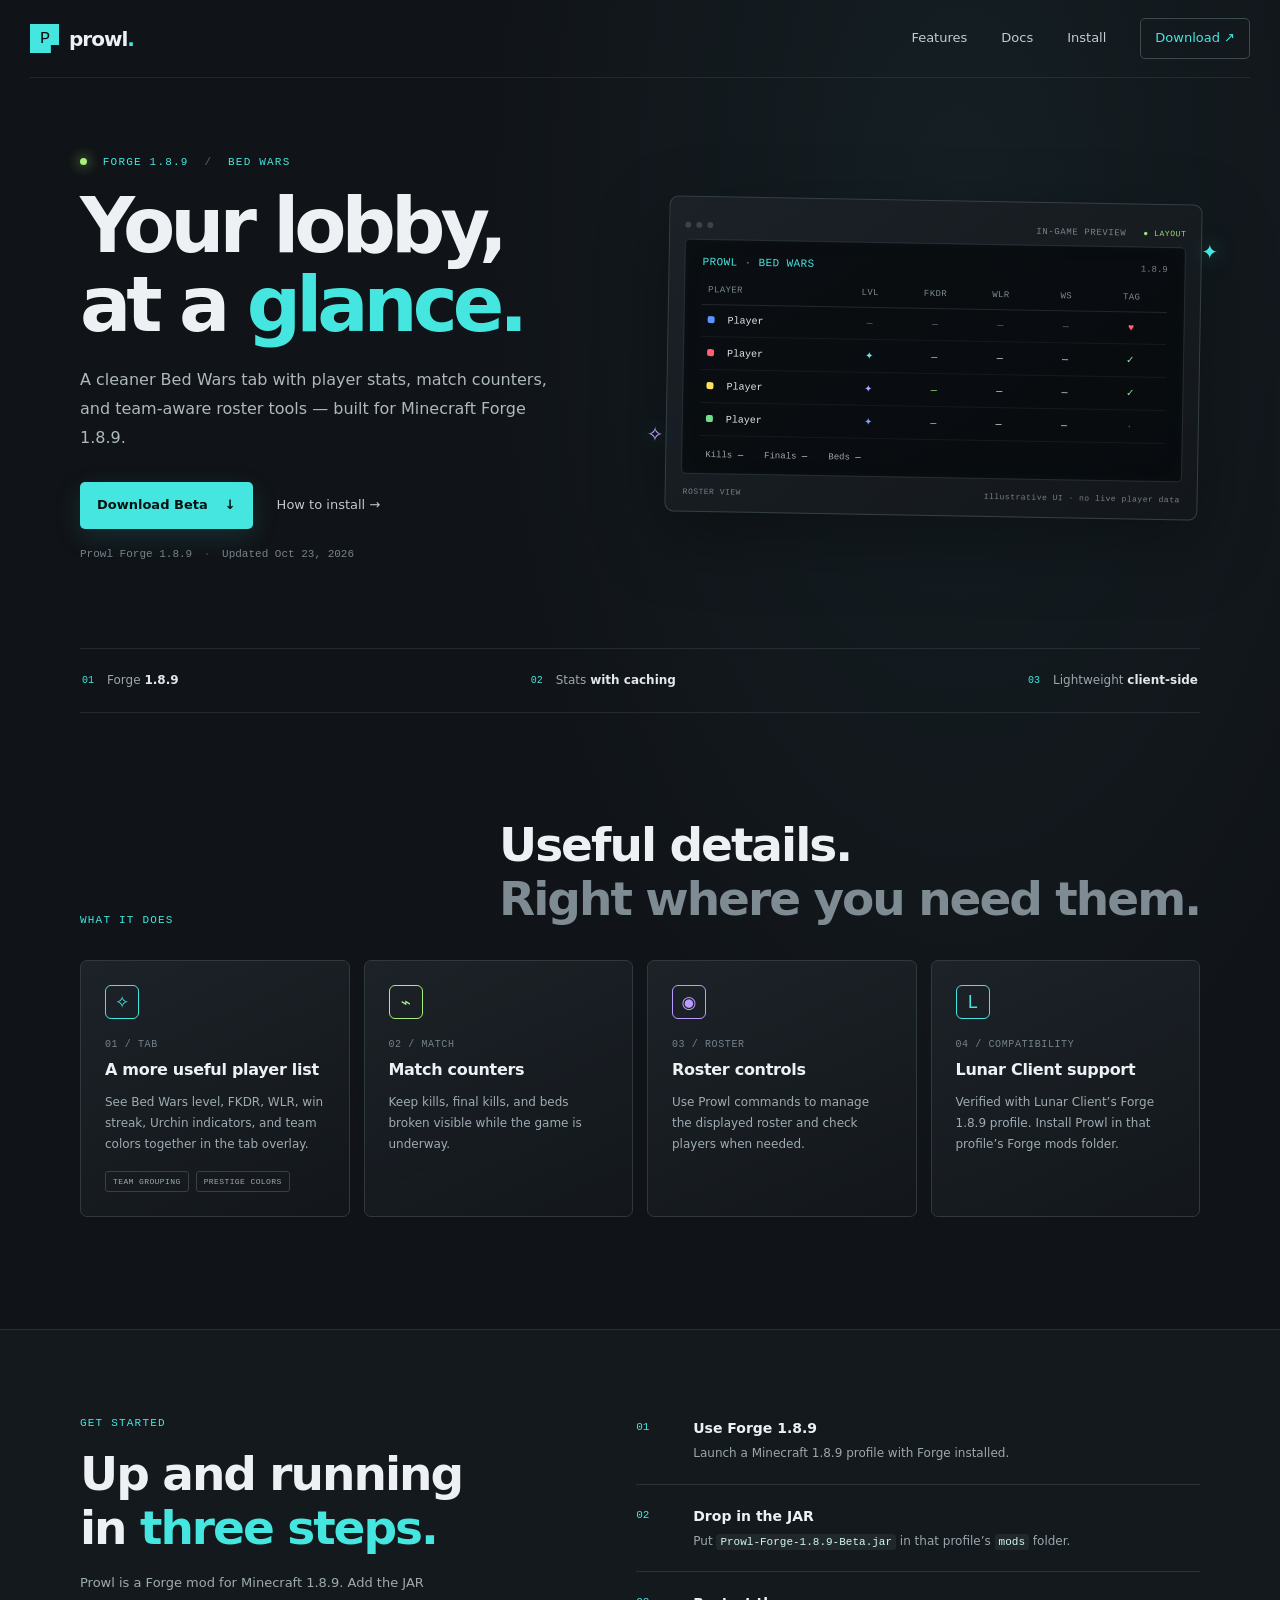
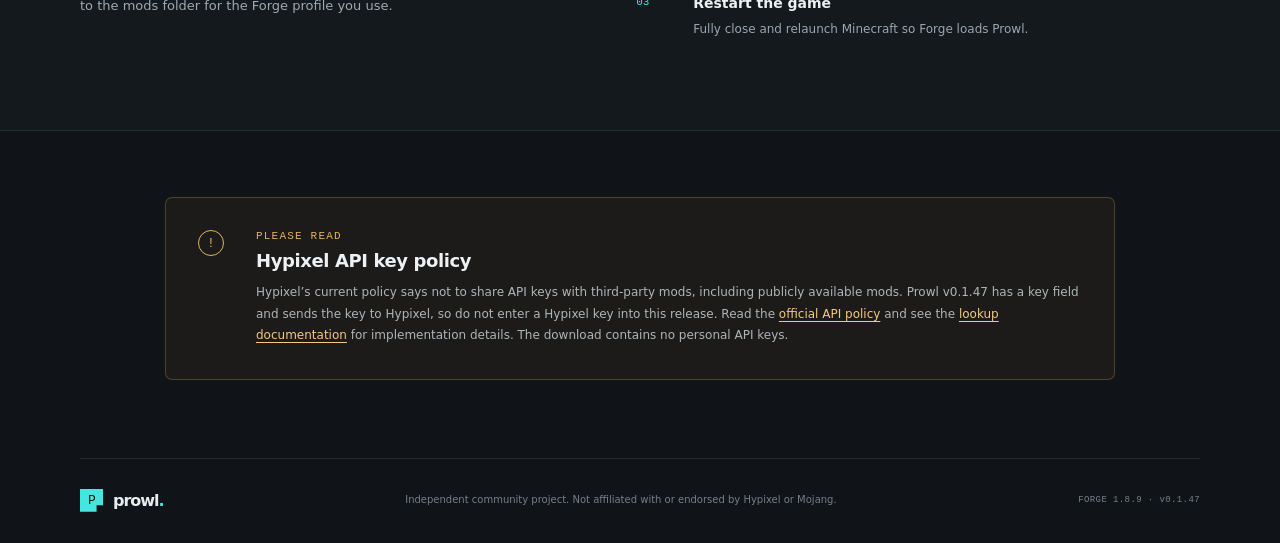
==== commit 245ed553: "fix: prevent Hypixel stats queue backlog" ====
--- a/public/index.html
+++ b/public/index.html
@@ -76,10 +76,11 @@
 
     <section class="policy-section wrap" aria-labelledby="policy-title">
       <div class="policy-mark" aria-hidden="true">!</div>
-      <div><p class="eyebrow">PLEASE READ</p><h2 id="policy-title">Hypixel API key policy</h2><p>Hypixel’s current policy says not to share API keys with third-party mods, including publicly available mods. Prowl v0.1.46 has a key field and sends the key to Hypixel, so do not enter a Hypixel key into this release. Read the <a href="https://developer.hypixel.net/policies/" target="_blank" rel="noopener noreferrer">official API policy</a> and see the <a href="docs.html">lookup documentation</a> for implementation details. The download contains no personal API keys.</p></div>
+      <div><p class="eyebrow">PLEASE READ</p><h2 id="policy-title">Hypixel API key policy</h2><p>Hypixel’s current policy says not to share API keys with third-party mods, including publicly available mods. Prowl v0.1.47 has a key field and sends the key to Hypixel, so do not enter a Hypixel key into this release. Read the <a href="https://developer.hypixel.net/policies/" target="_blank" rel="noopener noreferrer">official API policy</a> and see the <a href="docs.html">lookup documentation</a> for implementation details. The download contains no personal API keys.</p></div>
     </section>
   </main>
 
-  <footer class="site-footer wrap"><a class="brand footer-brand" href="#top"><span class="brand-mark">P</span><span>prowl<span class="brand-period">.</span></span></a><p>Independent community project. Not affiliated with or endorsed by Hypixel or Mojang.</p><span class="footer-version">FORGE 1.8.9 · v0.1.46</span></footer>
+  <footer class="site-footer wrap"><a class="brand footer-brand" href="#top"><span class="brand-mark">P</span><span>prowl<span class="brand-period">.</span></span></a><p>Independent community project. Not affiliated with or endorsed by Hypixel or Mojang.</p><span class="footer-version">FORGE 1.8.9 · v0.1.47</span></footer>
 </body>
 </html>
+
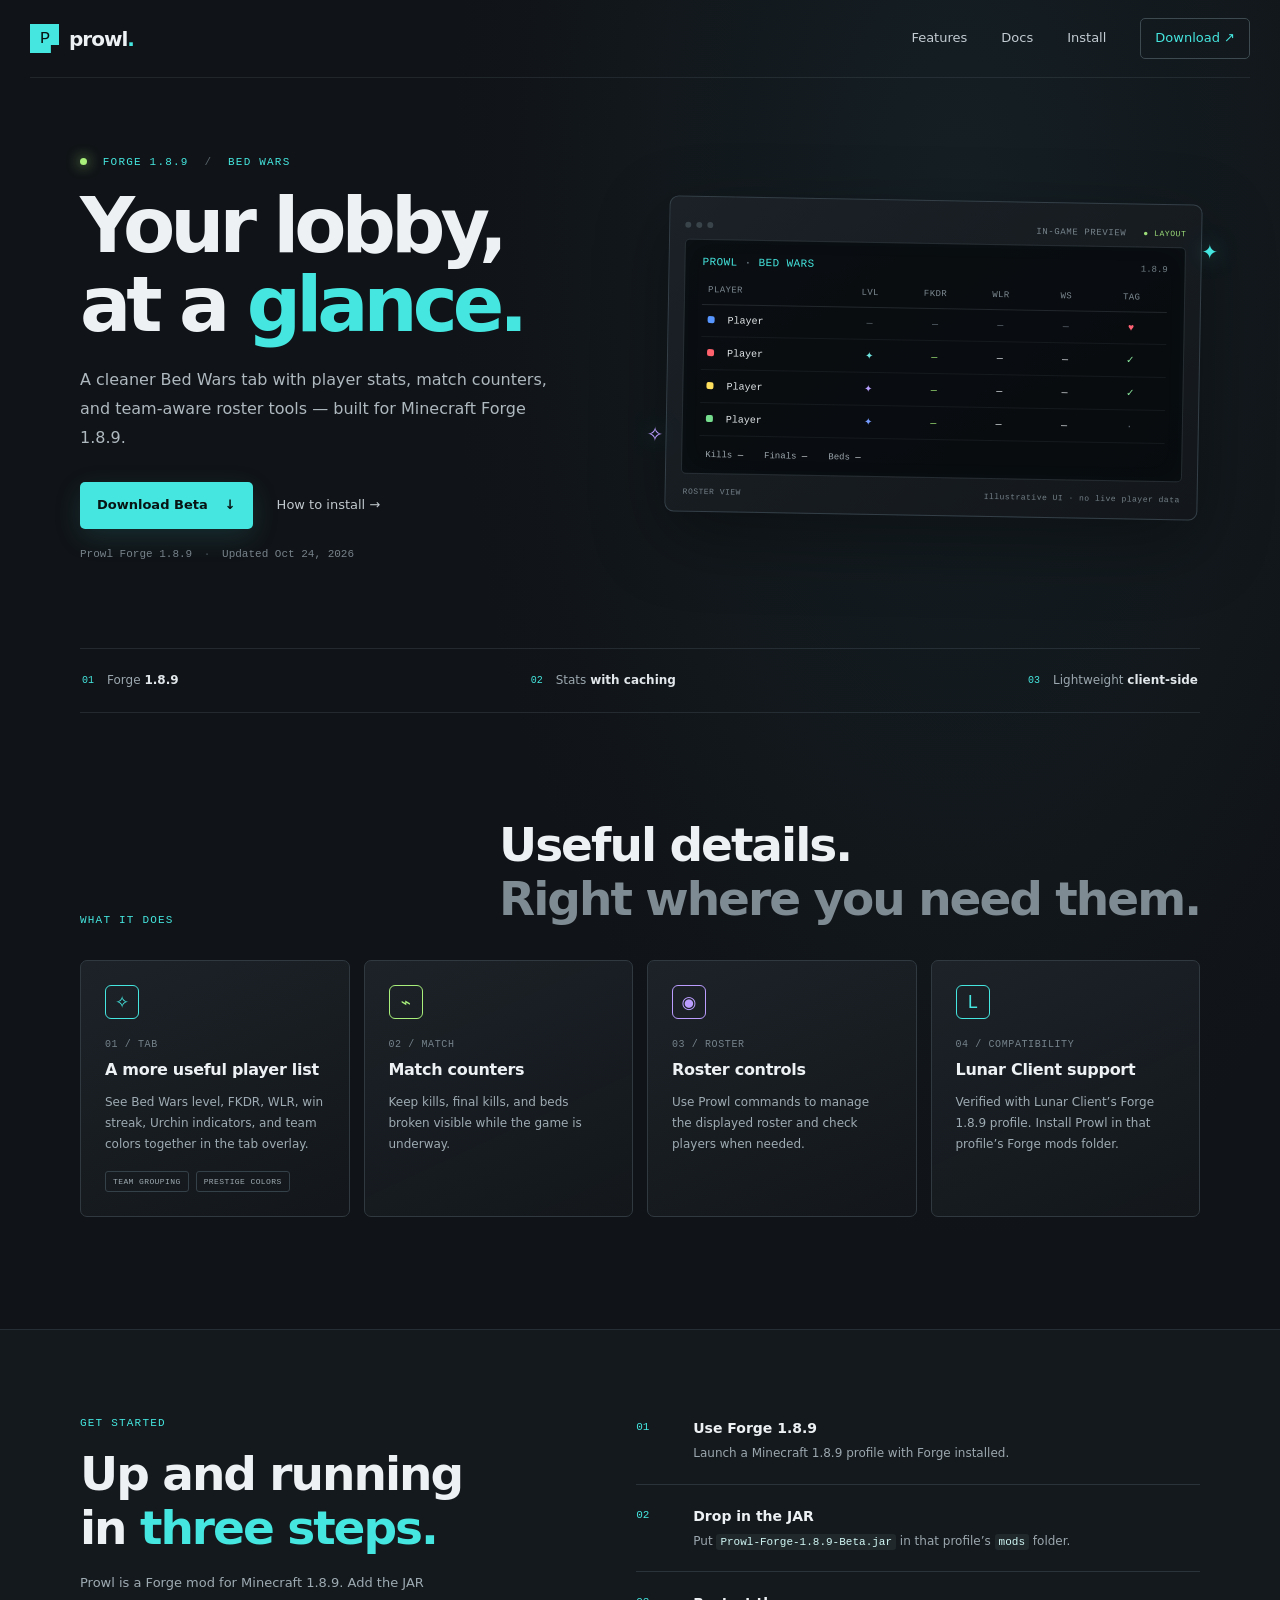
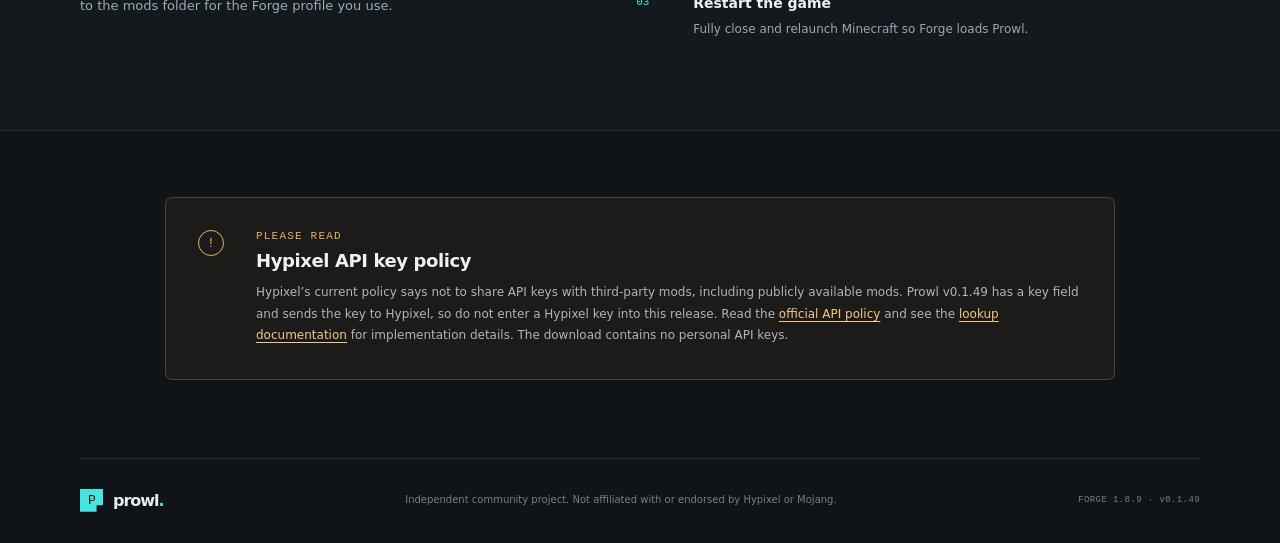
==== commit b18f9447: "release: publish tested obfuscated beta v0.1.49" ====
--- a/public/index.html
+++ b/public/index.html
@@ -29,7 +29,7 @@
           <a class="button button-primary" href="downloads/Prowl-Forge-1.8.9-Beta.jar" download>Download Beta <span aria-hidden="true">↓</span></a>
           <a class="text-link" href="#install">How to install <span aria-hidden="true">→</span></a>
         </div>
-        <p class="build-note">Prowl Forge 1.8.9 <span>·</span> Updated Oct 23, 2026</p>
+        <p class="build-note">Prowl Forge 1.8.9 <span>·</span> Updated Oct 24, 2026</p>
       </div>
 
       <div class="preview-shell" aria-label="Illustration of the Prowl tab overlay">
@@ -76,11 +76,11 @@
 
     <section class="policy-section wrap" aria-labelledby="policy-title">
       <div class="policy-mark" aria-hidden="true">!</div>
-      <div><p class="eyebrow">PLEASE READ</p><h2 id="policy-title">Hypixel API key policy</h2><p>Hypixel’s current policy says not to share API keys with third-party mods, including publicly available mods. Prowl v0.1.47 has a key field and sends the key to Hypixel, so do not enter a Hypixel key into this release. Read the <a href="https://developer.hypixel.net/policies/" target="_blank" rel="noopener noreferrer">official API policy</a> and see the <a href="docs.html">lookup documentation</a> for implementation details. The download contains no personal API keys.</p></div>
+      <div><p class="eyebrow">PLEASE READ</p><h2 id="policy-title">Hypixel API key policy</h2><p>Hypixel’s current policy says not to share API keys with third-party mods, including publicly available mods. Prowl v0.1.49 has a key field and sends the key to Hypixel, so do not enter a Hypixel key into this release. Read the <a href="https://developer.hypixel.net/policies/" target="_blank" rel="noopener noreferrer">official API policy</a> and see the <a href="docs.html">lookup documentation</a> for implementation details. The download contains no personal API keys.</p></div>
     </section>
   </main>
 
-  <footer class="site-footer wrap"><a class="brand footer-brand" href="#top"><span class="brand-mark">P</span><span>prowl<span class="brand-period">.</span></span></a><p>Independent community project. Not affiliated with or endorsed by Hypixel or Mojang.</p><span class="footer-version">FORGE 1.8.9 · v0.1.47</span></footer>
+  <footer class="site-footer wrap"><a class="brand footer-brand" href="#top"><span class="brand-mark">P</span><span>prowl<span class="brand-period">.</span></span></a><p>Independent community project. Not affiliated with or endorsed by Hypixel or Mojang.</p><span class="footer-version">FORGE 1.8.9 · v0.1.49</span></footer>
 </body>
 </html>
 
